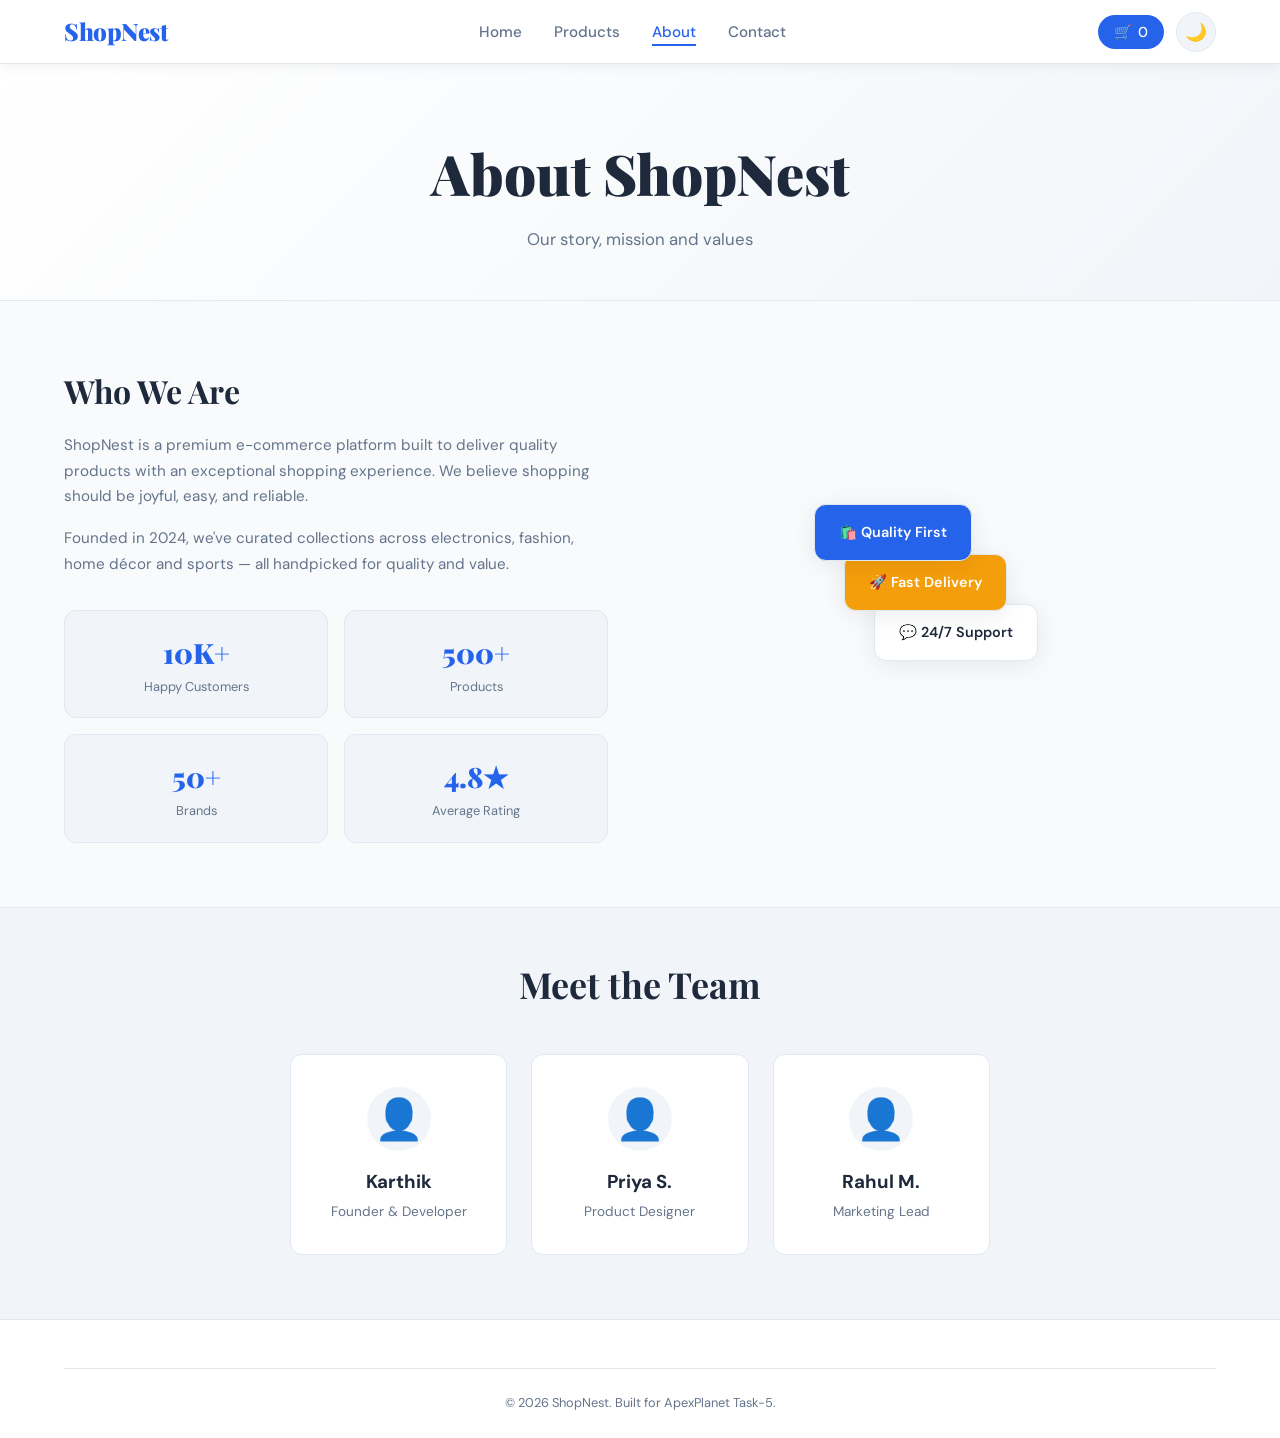
==== about.html @ f0ac16ef "first commit" ====
<!DOCTYPE html>
<html lang="en">
<head>
  <meta charset="UTF-8" />
  <meta name="viewport" content="width=device-width, initial-scale=1.0" />
  <title>About | ShopNest</title>
  <link rel="stylesheet" href="css/style.css" />
  <link href="https://fonts.googleapis.com/css2?family=Playfair+Display:wght@400;700;900&family=DM+Sans:wght@300;400;500&display=swap" rel="stylesheet" />
</head>
<body>

  <nav class="navbar">
    <div class="nav-logo">ShopNest</div>
    <ul class="nav-links">
      <li><a href="index.html">Home</a></li>
      <li><a href="products.html">Products</a></li>
      <li><a href="about.html" class="active">About</a></li>
      <li><a href="contact.html">Contact</a></li>
    </ul>
    <div class="nav-actions">
      <button class="cart-btn" onclick="window.location.href='cart.html'">🛒 <span id="cart-count">0</span></button>
      <button class="theme-toggle" id="themeToggle">🌙</button>
    </div>
    <button class="hamburger" id="hamburger">☰</button>
  </nav>

  <section class="page-header">
    <h1>About ShopNest</h1>
    <p>Our story, mission and values</p>
  </section>

  <section class="about-section">
    <div class="about-grid">
      <div class="about-text">
        <h2>Who We Are</h2>
        <p>ShopNest is a premium e-commerce platform built to deliver quality products with an exceptional shopping experience. We believe shopping should be joyful, easy, and reliable.</p>
        <p>Founded in 2024, we've curated collections across electronics, fashion, home décor and sports — all handpicked for quality and value.</p>
        <div class="about-stats">
          <div class="stat"><h3>10K+</h3><p>Happy Customers</p></div>
          <div class="stat"><h3>500+</h3><p>Products</p></div>
          <div class="stat"><h3>50+</h3><p>Brands</p></div>
          <div class="stat"><h3>4.8★</h3><p>Average Rating</p></div>
        </div>
      </div>
      <div class="about-visual">
        <div class="about-card-stack">
          <div class="stack-card c1">🛍️ Quality First</div>
          <div class="stack-card c2">🚀 Fast Delivery</div>
          <div class="stack-card c3">💬 24/7 Support</div>
        </div>
      </div>
    </div>
  </section>

  <section class="team-section">
    <h2 class="section-title">Meet the Team</h2>
    <div class="team-grid">
      <div class="team-card">
        <div class="team-avatar">👤</div>
        <h3>Karthik</h3>
        <p>Founder & Developer</p>
      </div>
      <div class="team-card">
        <div class="team-avatar">👤</div>
        <h3>Priya S.</h3>
        <p>Product Designer</p>
      </div>
      <div class="team-card">
        <div class="team-avatar">👤</div>
        <h3>Rahul M.</h3>
        <p>Marketing Lead</p>
      </div>
    </div>
  </section>

  <footer class="footer">
    <p class="footer-copy">© 2026 ShopNest. Built for ApexPlanet Task-5.</p>
  </footer>

  <script src="js/products-data.js"></script>
  <script src="js/main.js"></script>
</body>
</html>
---- css/style.css ----
/* =========================================
   ShopNest - Complete Stylesheet
   Task-5: Final Project & Optimization
   ✅ Responsive Design (Mobile First)
   ✅ Cross-Browser Compatible
   ✅ Performance Optimized (CSS Variables, minimal reflows)
   ✅ Dark Mode Support
   ✅ Smooth Animations
   ========================================= */

/* ---- CSS Variables (Light Theme) ---- */
:root {
  --primary: #2563eb;
  --primary-dark: #1d4ed8;
  --accent: #f59e0b;
  --bg: #f8fafc;
  --surface: #ffffff;
  --surface2: #f1f5f9;
  --text: #1e293b;
  --text-muted: #64748b;
  --border: #e2e8f0;
  --shadow: 0 4px 24px rgba(0,0,0,0.08);
  --shadow-hover: 0 8px 32px rgba(37,99,235,0.15);
  --radius: 12px;
  --radius-lg: 20px;
  --nav-h: 64px;
  --transition: 0.3s ease;
  --font-heading: 'Playfair Display', Georgia, serif;
  --font-body: 'DM Sans', system-ui, -apple-system, sans-serif;
}

/* ---- Dark Theme ---- */
body.dark {
  --bg: #0f172a;
  --surface: #1e293b;
  --surface2: #293548;
  --text: #f1f5f9;
  --text-muted: #94a3b8;
  --border: #334155;
  --shadow: 0 4px 24px rgba(0,0,0,0.3);
  --shadow-hover: 0 8px 32px rgba(37,99,235,0.3);
}

/* ---- Reset & Base ---- */
*, *::before, *::after {
  box-sizing: border-box;
  margin: 0;
  padding: 0;
}

html {
  scroll-behavior: smooth;
  -webkit-text-size-adjust: 100%;
}

body {
  font-family: var(--font-body);
  background-color: var(--bg);
  color: var(--text);
  line-height: 1.6;
  transition: background-color var(--transition), color var(--transition);
  overflow-x: hidden;
}

img {
  max-width: 100%;
  height: auto;
  display: block;
  content-visibility: auto;
}

a { text-decoration: none; color: inherit; }
ul { list-style: none; }
button { cursor: pointer; font-family: var(--font-body); border: none; outline: none; }

/* =========================================
   NAVBAR
   ========================================= */
.navbar {
  position: sticky;
  top: 0;
  z-index: 1000;
  height: var(--nav-h);
  background: var(--surface);
  border-bottom: 1px solid var(--border);
  display: flex;
  align-items: center;
  justify-content: space-between;
  padding: 0 5%;
  box-shadow: 0 2px 12px rgba(0,0,0,0.06);
  will-change: transform;
}

.nav-logo {
  font-family: var(--font-heading);
  font-size: 1.5rem;
  font-weight: 900;
  color: var(--primary);
  letter-spacing: -0.5px;
}

.nav-links {
  display: flex;
  gap: 2rem;
  align-items: center;
}

.nav-links a {
  font-weight: 500;
  font-size: 0.95rem;
  color: var(--text-muted);
  position: relative;
  padding-bottom: 4px;
  transition: color var(--transition);
}

.nav-links a::after {
  content: '';
  position: absolute;
  bottom: 0; left: 0;
  width: 0; height: 2px;
  background: var(--primary);
  transition: width var(--transition);
}

.nav-links a:hover,
.nav-links a.active { color: var(--primary); }
.nav-links a:hover::after,
.nav-links a.active::after { width: 100%; }

.nav-actions {
  display: flex;
  align-items: center;
  gap: 0.75rem;
}

.cart-btn {
  background: var(--primary);
  color: #fff;
  padding: 8px 16px;
  border-radius: 50px;
  font-size: 0.9rem;
  font-weight: 500;
  display: flex;
  align-items: center;
  gap: 6px;
  transition: background var(--transition), transform var(--transition);
}

.cart-btn:hover { background: var(--primary-dark); transform: translateY(-1px); }

.theme-toggle {
  background: var(--surface2);
  border: 1px solid var(--border);
  border-radius: 50%;
  width: 40px; height: 40px;
  font-size: 1.1rem;
  display: flex; align-items: center; justify-content: center;
  transition: background var(--transition), transform var(--transition);
}

.theme-toggle:hover { transform: rotate(20deg); }

.hamburger {
  display: none;
  background: transparent;
  font-size: 1.5rem;
  color: var(--text);
}

@media (max-width: 768px) {
  .hamburger { display: block; }

  .nav-links {
    position: absolute;
    top: var(--nav-h);
    left: 0; right: 0;
    background: var(--surface);
    flex-direction: column;
    align-items: flex-start;
    padding: 1rem 5%;
    gap: 1rem;
    border-bottom: 1px solid var(--border);
    box-shadow: var(--shadow);
    max-height: 0;
    overflow: hidden;
    transition: max-height 0.35s ease, padding 0.35s ease;
  }

  .nav-links.open {
    max-height: 300px;
    padding: 1.25rem 5%;
  }
}

/* =========================================
   BUTTONS
   ========================================= */
.btn-primary {
  display: inline-block;
  background: var(--primary);
  color: #fff;
  padding: 12px 28px;
  border-radius: 50px;
  font-weight: 600;
  font-size: 0.95rem;
  border: 2px solid transparent;
  transition: background var(--transition), transform var(--transition), box-shadow var(--transition);
}

.btn-primary:hover {
  background: var(--primary-dark);
  transform: translateY(-2px);
  box-shadow: var(--shadow-hover);
}

.btn-outline {
  display: inline-block;
  background: transparent;
  color: var(--primary);
  padding: 12px 28px;
  border-radius: 50px;
  font-weight: 600;
  font-size: 0.95rem;
  border: 2px solid var(--primary);
  transition: background var(--transition), color var(--transition), transform var(--transition);
}

.btn-outline:hover {
  background: var(--primary);
  color: #fff;
  transform: translateY(-2px);
}

.full-width { width: 100%; text-align: center; }

/* =========================================
   HERO SECTION
   ========================================= */
.hero {
  min-height: calc(100vh - var(--nav-h));
  display: flex;
  align-items: center;
  justify-content: space-between;
  padding: 4rem 5%;
  gap: 3rem;
  background: linear-gradient(135deg, var(--bg) 0%, var(--surface2) 100%);
  overflow: hidden;
}

.hero-content { flex: 1; max-width: 560px; }

.hero-tag {
  display: inline-block;
  background: var(--accent);
  color: #fff;
  font-size: 0.8rem;
  font-weight: 700;
  text-transform: uppercase;
  letter-spacing: 1px;
  padding: 4px 14px;
  border-radius: 50px;
  margin-bottom: 1.25rem;
}

.hero-title {
  font-family: var(--font-heading);
  font-size: clamp(2.5rem, 6vw, 4.5rem);
  font-weight: 900;
  line-height: 1.1;
  color: var(--text);
  margin-bottom: 1.25rem;
}

.hero-title em { font-style: italic; color: var(--primary); }

.hero-sub {
  font-size: 1.05rem;
  color: var(--text-muted);
  margin-bottom: 2rem;
  max-width: 420px;
}

.hero-btns { display: flex; gap: 1rem; flex-wrap: wrap; }

.hero-visual {
  flex: 0 0 auto;
  display: flex;
  align-items: center;
  justify-content: center;
}

.hero-card {
  background: var(--surface);
  border-radius: var(--radius-lg);
  padding: 2.5rem 2rem;
  text-align: center;
  box-shadow: var(--shadow);
  min-width: 220px;
  position: relative;
  border: 1px solid var(--border);
  animation: float 3s ease-in-out infinite;
}

@keyframes float {
  0%, 100% { transform: translateY(0); }
  50% { transform: translateY(-12px); }
}

.hero-badge {
  position: absolute;
  top: -12px; left: 50%; transform: translateX(-50%);
  background: var(--accent);
  color: #fff;
  font-size: 0.75rem;
  font-weight: 700;
  padding: 4px 14px;
  border-radius: 50px;
  white-space: nowrap;
}

.hero-img-placeholder { font-size: 4rem; margin: 1rem 0; }
.hero-card p { font-weight: 600; font-size: 1.1rem; color: var(--primary); }

@media (max-width: 768px) {
  .hero { flex-direction: column; text-align: center; padding: 3rem 5% 2rem; min-height: auto; }
  .hero-sub { margin: 0 auto 2rem; }
  .hero-btns { justify-content: center; }
  .hero-visual { width: 100%; }
}

/* =========================================
   FEATURES STRIP
   ========================================= */
.features {
  display: grid;
  grid-template-columns: repeat(auto-fit, minmax(180px, 1fr));
  gap: 1.5rem;
  padding: 3rem 5%;
  background: var(--surface);
  border-top: 1px solid var(--border);
  border-bottom: 1px solid var(--border);
}

.feature-card { text-align: center; padding: 1.5rem 1rem; }
.feature-card span { font-size: 2rem; display: block; margin-bottom: 0.75rem; }
.feature-card h3 { font-size: 0.95rem; font-weight: 700; color: var(--text); margin-bottom: 0.25rem; }
.feature-card p { font-size: 0.8rem; color: var(--text-muted); }

/* =========================================
   PRODUCTS GRID & SECTION
   ========================================= */
.section-products { padding: 4rem 5%; }

.section-title {
  font-family: var(--font-heading);
  font-size: clamp(1.5rem, 4vw, 2.25rem);
  font-weight: 700;
  color: var(--text);
  text-align: center;
  margin-bottom: 2.5rem;
}

.products-grid {
  display: grid;
  grid-template-columns: repeat(auto-fill, minmax(240px, 1fr));
  gap: 1.5rem;
}

.wide-grid { padding: 2rem 5% 4rem; }
.center-btn { text-align: center; margin-top: 2.5rem; }

/* =========================================
   PRODUCT CARD
   ========================================= */
.product-card {
  background: var(--surface);
  border: 1px solid var(--border);
  border-radius: var(--radius);
  overflow: hidden;
  position: relative;
  display: flex;
  flex-direction: column;
  transition: transform var(--transition), box-shadow var(--transition);
  will-change: transform;
}

.product-card:hover {
  transform: translateY(-6px);
  box-shadow: var(--shadow-hover);
}

/* Badge (top-left: Best Seller, Hot Deal etc) */
.product-badge {
  position: absolute;
  top: 12px; left: 12px;
  background: var(--accent);
  color: #fff;
  font-size: 0.7rem;
  font-weight: 700;
  text-transform: uppercase;
  padding: 3px 10px;
  border-radius: 50px;
  letter-spacing: 0.5px;
  z-index: 2;
}

/* Discount % (top-right) */
.product-discount {
  position: absolute;
  top: 12px; right: 12px;
  background: #16a34a;
  color: #fff;
  font-size: 0.7rem;
  font-weight: 700;
  padding: 3px 8px;
  border-radius: 6px;
  z-index: 2;
}

.product-emoji {
  text-align: center;
  font-size: 4rem;
  padding: 2rem 1rem 1rem;
  background: var(--surface2);
}

.product-info {
  padding: 1rem 1.25rem 1.25rem;
  flex: 1;
  display: flex;
  flex-direction: column;
  gap: 0.3rem;
}

/* Brand label */
.product-brand {
  display: block;
  font-size: 0.72rem;
  font-weight: 700;
  text-transform: uppercase;
  letter-spacing: 0.8px;
  color: var(--primary);
}

.product-name {
  font-weight: 700;
  font-size: 0.95rem;
  color: var(--text);
  line-height: 1.4;
}

.product-desc {
  font-size: 0.82rem;
  color: var(--text-muted);
  flex: 1;
  margin-bottom: 4px;
}

/* Star rating + review count */
.product-rating-row {
  display: flex;
  align-items: center;
  gap: 0.4rem;
}

.product-rating {
  font-size: 0.82rem;
  color: var(--accent);
  font-weight: 700;
}

.product-reviews {
  font-size: 0.75rem;
  color: var(--text-muted);
}

.product-footer {
  display: flex;
  align-items: center;
  justify-content: space-between;
  gap: 0.5rem;
  flex-wrap: wrap;
  margin-top: 0.5rem;
}

/* Price block: ₹1,299  ~~₹2,990~~ */
.product-price-block {
  display: flex;
  align-items: baseline;
  gap: 0.4rem;
  flex-wrap: wrap;
}

.product-price {
  font-weight: 700;
  font-size: 1.05rem;
  color: var(--primary);
}

.product-original-price {
  font-size: 0.8rem;
  color: var(--text-muted);
  text-decoration: line-through;
}

.add-to-cart {
  background: var(--primary);
  color: #fff;
  padding: 8px 14px;
  border-radius: 8px;
  font-size: 0.8rem;
  font-weight: 600;
  transition: background var(--transition), transform var(--transition);
  white-space: nowrap;
}

.add-to-cart:hover { background: var(--primary-dark); transform: scale(1.04); }

.no-results {
  text-align: center;
  color: var(--text-muted);
  padding: 3rem;
  width: 100%;
  grid-column: 1 / -1;
}

/* =========================================
   PRODUCTS CONTROLS
   ========================================= */
.products-controls {
  padding: 1.5rem 5%;
  display: flex;
  gap: 1rem;
  flex-wrap: wrap;
  align-items: center;
  background: var(--surface);
  border-bottom: 1px solid var(--border);
}

.search-bar { flex: 1 1 260px; }

.search-bar input {
  width: 100%;
  padding: 10px 16px;
  border: 1px solid var(--border);
  border-radius: 50px;
  font-size: 0.9rem;
  background: var(--bg);
  color: var(--text);
  transition: border-color var(--transition), box-shadow var(--transition);
  outline: none;
}

.search-bar input:focus {
  border-color: var(--primary);
  box-shadow: 0 0 0 3px rgba(37,99,235,0.12);
}

.filter-bar { display: flex; gap: 0.75rem; flex-wrap: wrap; }

.filter-bar select {
  padding: 9px 32px 9px 14px;
  border: 1px solid var(--border);
  border-radius: 50px;
  font-size: 0.85rem;
  background: var(--bg);
  color: var(--text);
  cursor: pointer;
  outline: none;
  transition: border-color var(--transition);
  -webkit-appearance: none;
  -moz-appearance: none;
  appearance: none;
  background-image: url("data:image/svg+xml,%3Csvg xmlns='http://www.w3.org/2000/svg' width='12' height='8' viewBox='0 0 12 8'%3E%3Cpath fill='%2364748b' d='M6 8L0 0h12z'/%3E%3C/svg%3E");
  background-repeat: no-repeat;
  background-position: right 12px center;
}

.filter-bar select:focus { border-color: var(--primary); }

/* =========================================
   PAGE HEADER
   ========================================= */
.page-header {
  padding: 4rem 5% 3rem;
  text-align: center;
  background: linear-gradient(135deg, var(--surface) 0%, var(--surface2) 100%);
  border-bottom: 1px solid var(--border);
}

.page-header h1 {
  font-family: var(--font-heading);
  font-size: clamp(2rem, 5vw, 3.5rem);
  font-weight: 900;
  color: var(--text);
  margin-bottom: 0.5rem;
}

.page-header p { color: var(--text-muted); font-size: 1.05rem; }

/* =========================================
   NEWSLETTER
   ========================================= */
.newsletter {
  background: var(--primary);
  color: #fff;
  padding: 4rem 5%;
  text-align: center;
}

.newsletter h2 { font-family: var(--font-heading); font-size: clamp(1.5rem, 4vw, 2rem); margin-bottom: 0.5rem; }
.newsletter p { opacity: 0.85; margin-bottom: 1.5rem; }

.newsletter-form {
  display: flex;
  gap: 0.75rem;
  max-width: 480px;
  margin: 0 auto;
  flex-wrap: wrap;
  justify-content: center;
}

.newsletter-form input {
  flex: 1 1 220px;
  padding: 12px 20px;
  border-radius: 50px;
  border: none;
  font-size: 0.95rem;
  outline: none;
  background: rgba(255,255,255,0.15);
  color: #fff;
}

.newsletter-form input::placeholder { color: rgba(255,255,255,0.7); }
.newsletter-form input:focus { background: rgba(255,255,255,0.25); }

.newsletter-form button {
  background: var(--accent);
  color: #fff;
  padding: 12px 28px;
  border-radius: 50px;
  font-weight: 700;
  font-size: 0.95rem;
  transition: background var(--transition), transform var(--transition);
}

.newsletter-form button:hover { background: #d97706; transform: scale(1.03); }
.newsletter-msg { margin-top: 1rem; font-size: 0.9rem; opacity: 0.9; }

/* =========================================
   FOOTER
   ========================================= */
.footer {
  background: var(--surface);
  border-top: 1px solid var(--border);
  padding: 3rem 5% 1.5rem;
}

.footer-grid {
  display: grid;
  grid-template-columns: repeat(auto-fit, minmax(180px, 1fr));
  gap: 2rem;
  margin-bottom: 2rem;
}

.footer-grid h3 { font-family: var(--font-heading); font-size: 1.2rem; color: var(--primary); margin-bottom: 0.75rem; }
.footer-grid h4 { font-weight: 700; font-size: 0.9rem; text-transform: uppercase; letter-spacing: 0.5px; color: var(--text-muted); margin-bottom: 0.75rem; }
.footer-grid p, .footer-grid ul li { font-size: 0.85rem; color: var(--text-muted); margin-bottom: 0.4rem; }
.footer-grid ul li a:hover { color: var(--primary); }

.footer-copy {
  text-align: center;
  font-size: 0.8rem;
  color: var(--text-muted);
  border-top: 1px solid var(--border);
  padding-top: 1.5rem;
}

/* =========================================
   ABOUT PAGE
   ========================================= */
.about-section { padding: 4rem 5%; }

.about-grid {
  display: grid;
  grid-template-columns: 1fr 1fr;
  gap: 4rem;
  align-items: center;
}

@media (max-width: 768px) {
  .about-grid { grid-template-columns: 1fr; gap: 2rem; }
}

.about-text h2 { font-family: var(--font-heading); font-size: 2rem; font-weight: 700; color: var(--text); margin-bottom: 1rem; }
.about-text p { color: var(--text-muted); margin-bottom: 1rem; font-size: 0.95rem; line-height: 1.7; }

.about-stats {
  display: grid;
  grid-template-columns: repeat(2, 1fr);
  gap: 1rem;
  margin-top: 2rem;
}

.stat {
  background: var(--surface2);
  border: 1px solid var(--border);
  border-radius: var(--radius);
  padding: 1.25rem;
  text-align: center;
}

.stat h3 { font-family: var(--font-heading); font-size: 1.75rem; font-weight: 900; color: var(--primary); }
.stat p { font-size: 0.8rem; color: var(--text-muted); margin: 0; }

.about-visual { display: flex; align-items: center; justify-content: center; }

.about-card-stack { position: relative; width: 260px; height: 200px; }

.stack-card {
  position: absolute;
  background: var(--surface);
  border: 1px solid var(--border);
  border-radius: var(--radius);
  padding: 1rem 1.5rem;
  font-weight: 600;
  font-size: 0.9rem;
  box-shadow: var(--shadow);
  transition: transform var(--transition);
}

.stack-card:hover { transform: scale(1.04); }
.c1 { top: 0; left: 0; background: var(--primary); color: #fff; z-index: 3; }
.c2 { top: 50px; left: 30px; background: var(--accent); color: #fff; z-index: 2; }
.c3 { top: 100px; left: 60px; z-index: 1; }

.team-section { padding: 3rem 5% 4rem; background: var(--surface2); border-top: 1px solid var(--border); }

.team-grid {
  display: grid;
  grid-template-columns: repeat(auto-fit, minmax(180px, 1fr));
  gap: 1.5rem;
  max-width: 700px;
  margin: 0 auto;
}

.team-card {
  background: var(--surface);
  border: 1px solid var(--border);
  border-radius: var(--radius);
  padding: 2rem 1rem;
  text-align: center;
  transition: transform var(--transition), box-shadow var(--transition);
}

.team-card:hover { transform: translateY(-4px); box-shadow: var(--shadow-hover); }

.team-avatar {
  font-size: 2.5rem;
  width: 64px; height: 64px;
  background: var(--surface2);
  border-radius: 50%;
  display: flex; align-items: center; justify-content: center;
  margin: 0 auto 1rem;
}

.team-card h3 { font-weight: 700; color: var(--text); margin-bottom: 0.25rem; }
.team-card p { font-size: 0.85rem; color: var(--text-muted); }

/* =========================================
   CART PAGE
   ========================================= */
.cart-section { padding: 3rem 5%; }

.cart-grid {
  display: grid;
  grid-template-columns: 1fr 340px;
  gap: 2rem;
  align-items: start;
}

@media (max-width: 900px) { .cart-grid { grid-template-columns: 1fr; } }

.cart-item {
  display: flex;
  align-items: center;
  gap: 1rem;
  background: var(--surface);
  border: 1px solid var(--border);
  border-radius: var(--radius);
  padding: 1.25rem;
  margin-bottom: 1rem;
  transition: box-shadow var(--transition);
  flex-wrap: wrap;
}

.cart-item:hover { box-shadow: var(--shadow); }
.cart-item-emoji { font-size: 2.5rem; min-width: 48px; text-align: center; }
.cart-item-info { flex: 1; min-width: 140px; }
.cart-item-info h4 { font-weight: 700; font-size: 0.95rem; color: var(--text); margin-bottom: 0.25rem; }
.cart-item-info p { color: var(--text-muted); font-size: 0.85rem; }

.cart-item-qty { display: flex; align-items: center; gap: 0.5rem; }

.cart-item-qty button {
  width: 30px; height: 30px;
  background: var(--surface2);
  border: 1px solid var(--border);
  border-radius: 6px;
  font-size: 1.1rem;
  font-weight: 700;
  color: var(--text);
  transition: background var(--transition);
}

.cart-item-qty button:hover { background: var(--primary); color: #fff; }
.cart-item-qty span { font-weight: 700; min-width: 24px; text-align: center; }
.cart-item-total { font-weight: 700; font-size: 0.95rem; color: var(--primary); min-width: 80px; text-align: right; }

.remove-btn {
  background: transparent;
  color: #ef4444;
  font-size: 1rem;
  padding: 4px 8px;
  border-radius: 6px;
  transition: background var(--transition);
}

.remove-btn:hover { background: #fee2e2; }

.empty-cart { text-align: center; padding: 4rem 2rem; background: var(--surface); border: 1px solid var(--border); border-radius: var(--radius); }
.empty-cart p { font-size: 1.1rem; color: var(--text-muted); margin-bottom: 1.5rem; }

.cart-summary {
  background: var(--surface);
  border: 1px solid var(--border);
  border-radius: var(--radius);
  padding: 1.5rem;
  position: sticky;
  top: calc(var(--nav-h) + 1rem);
}

.cart-summary h3 { font-family: var(--font-heading); font-size: 1.2rem; font-weight: 700; margin-bottom: 1.25rem; padding-bottom: 0.75rem; border-bottom: 1px solid var(--border); }

.summary-row { display: flex; justify-content: space-between; font-size: 0.9rem; color: var(--text-muted); margin-bottom: 0.75rem; }

.summary-row.total { font-weight: 700; font-size: 1.05rem; color: var(--text); border-top: 1px solid var(--border); padding-top: 0.75rem; margin-top: 0.25rem; }

/* =========================================
   CONTACT PAGE
   ========================================= */
.contact-section { padding: 3rem 5% 5rem; }

.contact-grid {
  display: grid;
  grid-template-columns: 1fr 2fr;
  gap: 3rem;
  max-width: 900px;
  margin: 0 auto;
}

@media (max-width: 768px) { .contact-grid { grid-template-columns: 1fr; gap: 2rem; } }

.contact-info h2 { font-family: var(--font-heading); font-size: 1.5rem; font-weight: 700; margin-bottom: 1.5rem; }
.info-item { display: flex; align-items: flex-start; gap: 0.75rem; margin-bottom: 1.25rem; }
.info-item span { font-size: 1.2rem; margin-top: 2px; }
.info-item p { color: var(--text-muted); font-size: 0.9rem; }

.contact-form-wrap h2 { font-family: var(--font-heading); font-size: 1.5rem; font-weight: 700; margin-bottom: 1.5rem; }
.contact-form { display: flex; flex-direction: column; gap: 1.25rem; }
.form-group { display: flex; flex-direction: column; gap: 0.4rem; }
.form-group label { font-size: 0.85rem; font-weight: 600; color: var(--text); }

.form-group input,
.form-group textarea {
  padding: 11px 16px;
  border: 1px solid var(--border);
  border-radius: var(--radius);
  font-size: 0.9rem;
  font-family: var(--font-body);
  background: var(--bg);
  color: var(--text);
  outline: none;
  transition: border-color var(--transition), box-shadow var(--transition);
  resize: vertical;
}

.form-group input:focus,
.form-group textarea:focus {
  border-color: var(--primary);
  box-shadow: 0 0 0 3px rgba(37,99,235,0.1);
}

.form-success { color: #16a34a; font-size: 0.9rem; font-weight: 600; margin-top: 0.5rem; }

/* =========================================
   TOAST
   ========================================= */
#toast {
  position: fixed;
  bottom: 2rem;
  left: 50%;
  transform: translateX(-50%) translateY(20px);
  background: var(--text);
  color: var(--bg);
  padding: 12px 28px;
  border-radius: 50px;
  font-size: 0.9rem;
  font-weight: 500;
  box-shadow: 0 8px 32px rgba(0,0,0,0.2);
  opacity: 0;
  pointer-events: none;
  transition: opacity 0.3s ease, transform 0.3s ease;
  z-index: 9999;
  white-space: nowrap;
}

#toast.show { opacity: 1; transform: translateX(-50%) translateY(0); }

/* =========================================
   SCROLL FADE-IN
   ========================================= */
.fade-in {
  opacity: 0;
  transform: translateY(24px);
  transition: opacity 0.5s ease, transform 0.5s ease;
}

.fade-in.visible { opacity: 1; transform: translateY(0); }

/* =========================================
   PERFORMANCE: Reduce Motion
   ========================================= */
@media (prefers-reduced-motion: reduce) {
  *, *::before, *::after {
    animation-duration: 0.01ms !important;
    transition-duration: 0.01ms !important;
  }
}

/* =========================================
   CROSS-BROWSER COMPATIBILITY
   ========================================= */
* { scrollbar-width: thin; scrollbar-color: var(--primary) var(--surface2); }
::-webkit-scrollbar { width: 6px; }
::-webkit-scrollbar-track { background: var(--surface2); }
::-webkit-scrollbar-thumb { background: var(--primary); border-radius: 3px; }

@supports not (gap: 1rem) {
  .hero-btns > * + * { margin-left: 1rem; }
  .nav-links > * + * { margin-left: 2rem; }
}

input[type="email"],
input[type="text"],
input[type="search"] {
  -webkit-appearance: none;
  -moz-appearance: none;
  appearance: none;
}

/* =========================================
   UTILITY
   ========================================= */
.text-center { text-align: center; }
.mt-1 { margin-top: 1rem; }
.mt-2 { margin-top: 2rem; }

/* =========================================
   PRINT
   ========================================= */
@media print {
  .navbar, .newsletter, footer, .cart-btn, .theme-toggle, .hamburger { display: none; }
  body { background: #fff; color: #000; }
}
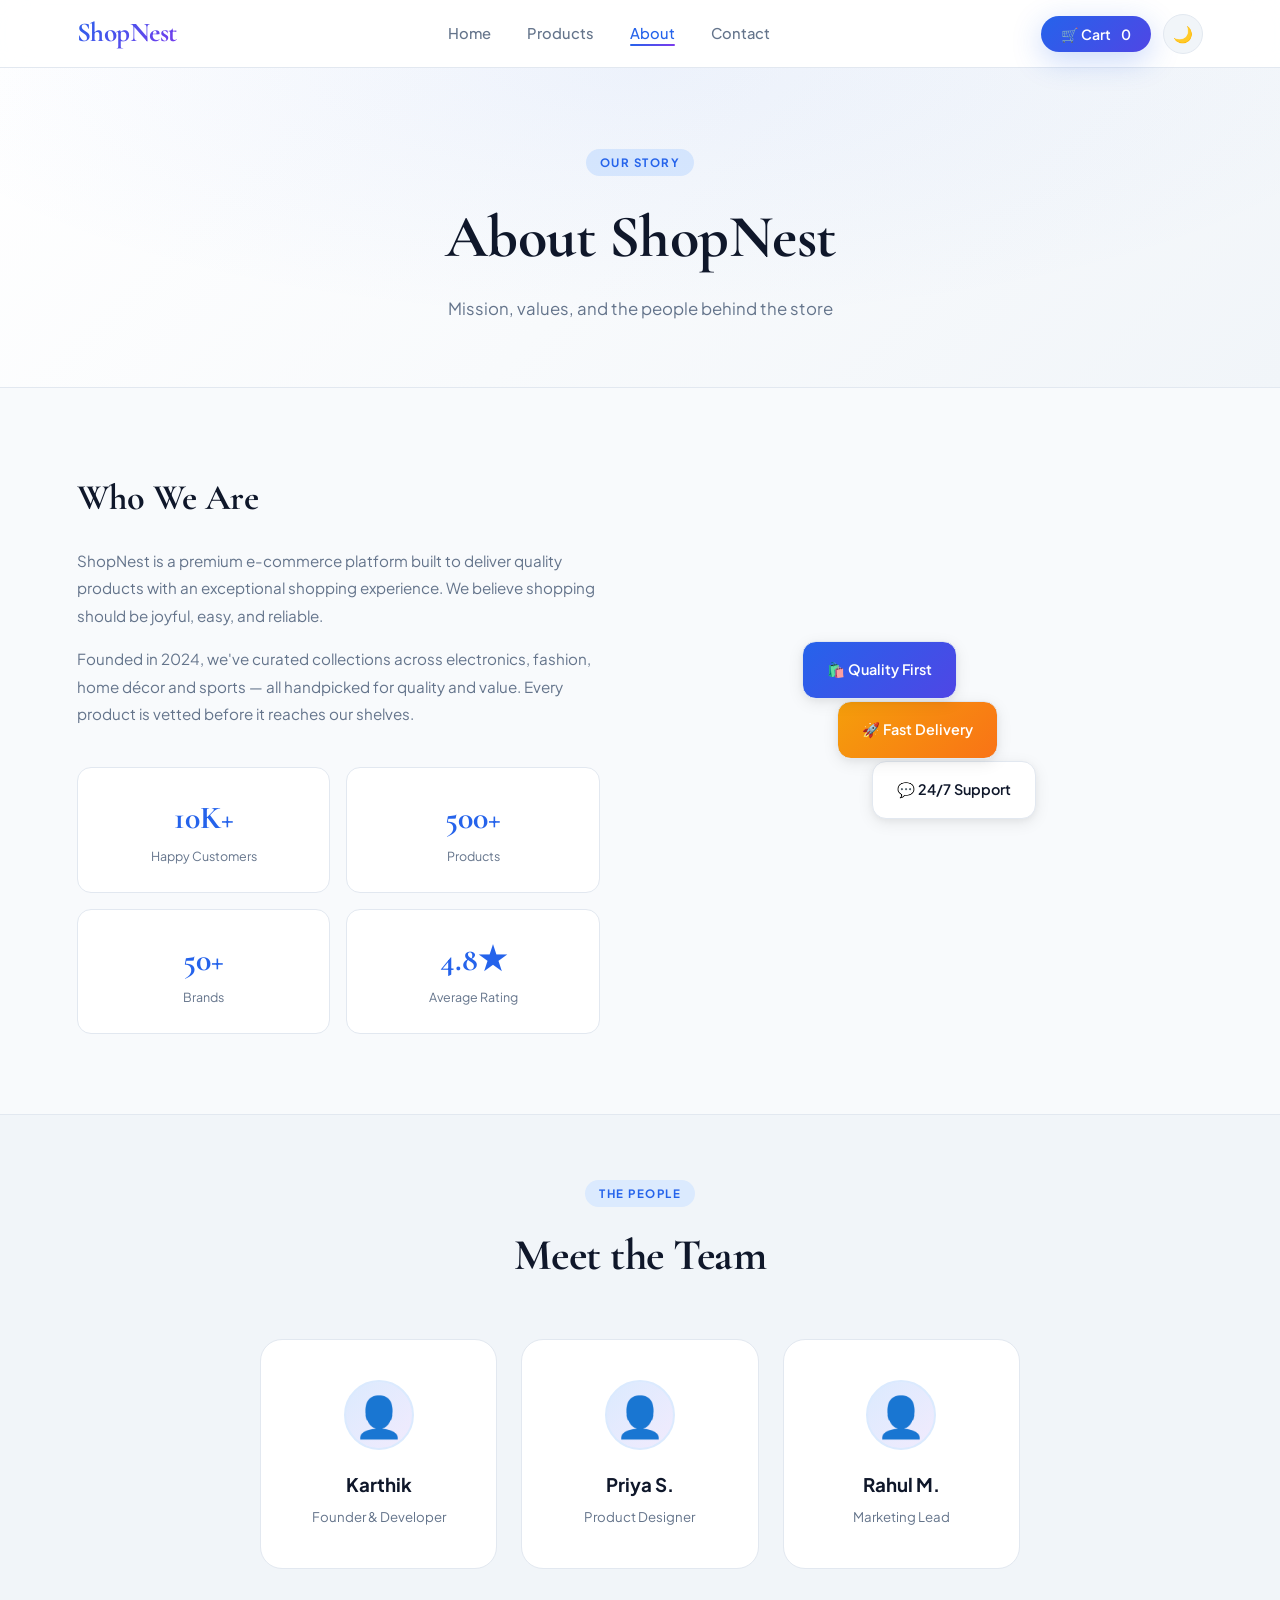
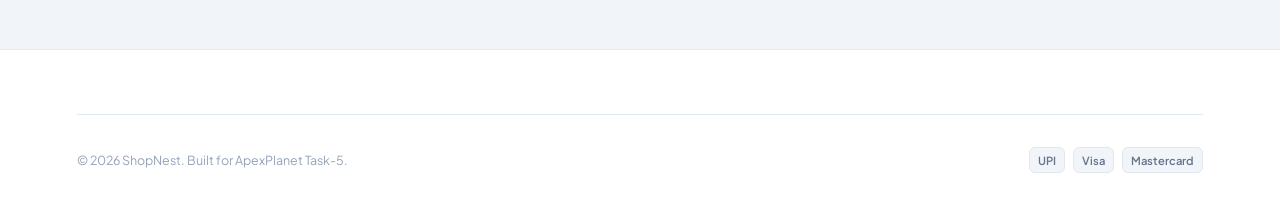
==== commit abf9b7e0: "feat: Task-5 Final Project - ShopNest E-Commerce App - Built complete multi-page e-commerce site (in" ====
--- a/about.html
+++ b/about.html
@@ -5,28 +5,28 @@
   <meta name="viewport" content="width=device-width, initial-scale=1.0" />
   <title>About | ShopNest</title>
   <link rel="stylesheet" href="css/style.css" />
-  <link href="https://fonts.googleapis.com/css2?family=Playfair+Display:wght@400;700;900&family=DM+Sans:wght@300;400;500&display=swap" rel="stylesheet" />
 </head>
 <body>
 
-  <nav class="navbar">
+  <nav class="navbar" id="navbar">
     <div class="nav-logo">ShopNest</div>
-    <ul class="nav-links">
+    <ul class="nav-links" id="navLinks">
       <li><a href="index.html">Home</a></li>
       <li><a href="products.html">Products</a></li>
       <li><a href="about.html" class="active">About</a></li>
       <li><a href="contact.html">Contact</a></li>
     </ul>
     <div class="nav-actions">
-      <button class="cart-btn" onclick="window.location.href='cart.html'">🛒 <span id="cart-count">0</span></button>
+      <button class="cart-btn" onclick="window.location.href='cart.html'">🛒 Cart &nbsp;<span id="cart-count">0</span></button>
       <button class="theme-toggle" id="themeToggle">🌙</button>
     </div>
     <button class="hamburger" id="hamburger">☰</button>
   </nav>
 
   <section class="page-header">
+    <span class="section-tag">Our Story</span>
     <h1>About ShopNest</h1>
-    <p>Our story, mission and values</p>
+    <p>Mission, values, and the people behind the store</p>
   </section>
 
   <section class="about-section">
@@ -34,12 +34,12 @@
       <div class="about-text">
         <h2>Who We Are</h2>
         <p>ShopNest is a premium e-commerce platform built to deliver quality products with an exceptional shopping experience. We believe shopping should be joyful, easy, and reliable.</p>
-        <p>Founded in 2024, we've curated collections across electronics, fashion, home décor and sports — all handpicked for quality and value.</p>
+        <p>Founded in 2024, we've curated collections across electronics, fashion, home décor and sports — all handpicked for quality and value. Every product is vetted before it reaches our shelves.</p>
         <div class="about-stats">
-          <div class="stat"><h3>10K+</h3><p>Happy Customers</p></div>
-          <div class="stat"><h3>500+</h3><p>Products</p></div>
-          <div class="stat"><h3>50+</h3><p>Brands</p></div>
-          <div class="stat"><h3>4.8★</h3><p>Average Rating</p></div>
+          <div class="stat fade-in"><h3>10K+</h3><p>Happy Customers</p></div>
+          <div class="stat fade-in"><h3>500+</h3><p>Products</p></div>
+          <div class="stat fade-in"><h3>50+</h3><p>Brands</p></div>
+          <div class="stat fade-in"><h3>4.8★</h3><p>Average Rating</p></div>
         </div>
       </div>
       <div class="about-visual">
@@ -53,19 +53,22 @@
   </section>
 
   <section class="team-section">
-    <h2 class="section-title">Meet the Team</h2>
+    <div class="section-header">
+      <span class="section-tag">The People</span>
+      <h2 class="section-title">Meet the Team</h2>
+    </div>
     <div class="team-grid">
-      <div class="team-card">
+      <div class="team-card fade-in">
         <div class="team-avatar">👤</div>
         <h3>Karthik</h3>
         <p>Founder & Developer</p>
       </div>
-      <div class="team-card">
+      <div class="team-card fade-in">
         <div class="team-avatar">👤</div>
         <h3>Priya S.</h3>
         <p>Product Designer</p>
       </div>
-      <div class="team-card">
+      <div class="team-card fade-in">
         <div class="team-avatar">👤</div>
         <h3>Rahul M.</h3>
         <p>Marketing Lead</p>
@@ -74,10 +77,22 @@
   </section>
 
   <footer class="footer">
-    <p class="footer-copy">© 2026 ShopNest. Built for ApexPlanet Task-5.</p>
+    <div class="footer-bottom">
+      <p class="footer-copy">© 2026 ShopNest. Built for ApexPlanet Task-5.</p>
+      <div class="footer-badges">
+        <span class="pay-badge">UPI</span>
+        <span class="pay-badge">Visa</span>
+        <span class="pay-badge">Mastercard</span>
+      </div>
+    </div>
   </footer>
 
   <script src="js/products-data.js"></script>
   <script src="js/main.js"></script>
+  <script>
+    window.addEventListener('scroll', () => {
+      document.getElementById('navbar').classList.toggle('scrolled', window.scrollY > 20);
+    });
+  </script>
 </body>
 </html>
--- a/css/style.css
+++ b/css/style.css
@@ -1,77 +1,103 @@
 /* =========================================
-   ShopNest - Complete Stylesheet
-   Task-5: Final Project & Optimization
-   ✅ Responsive Design (Mobile First)
-   ✅ Cross-Browser Compatible
-   ✅ Performance Optimized (CSS Variables, minimal reflows)
-   ✅ Dark Mode Support
-   ✅ Smooth Animations
-   ========================================= */
-
-/* ---- CSS Variables (Light Theme) ---- */
+   ShopNest — Enhanced Premium Stylesheet
+   Task-5 | ApexPlanet
+   ========================================= */
+
+/* ---- Google Fonts ---- */
+@import url('https://fonts.googleapis.com/css2?family=Cormorant+Garamond:ital,wght@0,400;0,600;0,700;1,400;1,700&family=Plus+Jakarta+Sans:wght@300;400;500;600;700&display=swap');
+
+/* ---- CSS Variables ---- */
 :root {
-  --primary: #2563eb;
-  --primary-dark: #1d4ed8;
-  --accent: #f59e0b;
-  --bg: #f8fafc;
-  --surface: #ffffff;
+  --primary:       #2563eb;
+  --primary-dark:  #1e40af;
+  --primary-light: #dbeafe;
+  --accent:        #f59e0b;
+  --accent-dark:   #d97706;
+  --success:       #10b981;
+  --danger:        #ef4444;
+
+  --bg:       #f8fafc;
+  --surface:  #ffffff;
   --surface2: #f1f5f9;
-  --text: #1e293b;
+  --surface3: #e8eef6;
+
+  --text:       #0f172a;
   --text-muted: #64748b;
-  --border: #e2e8f0;
-  --shadow: 0 4px 24px rgba(0,0,0,0.08);
-  --shadow-hover: 0 8px 32px rgba(37,99,235,0.15);
-  --radius: 12px;
-  --radius-lg: 20px;
-  --nav-h: 64px;
-  --transition: 0.3s ease;
-  --font-heading: 'Playfair Display', Georgia, serif;
-  --font-body: 'DM Sans', system-ui, -apple-system, sans-serif;
-}
-
-/* ---- Dark Theme ---- */
+  --text-light: #94a3b8;
+
+  --border:      #e2e8f0;
+  --border-dark: #cbd5e1;
+
+  --shadow-sm:  0 1px 3px rgba(0,0,0,.07), 0 1px 2px rgba(0,0,0,.04);
+  --shadow:     0 4px 16px rgba(0,0,0,.08), 0 2px 6px rgba(0,0,0,.04);
+  --shadow-md:  0 8px 30px rgba(0,0,0,.10), 0 3px 8px rgba(0,0,0,.05);
+  --shadow-lg:  0 20px 60px rgba(0,0,0,.12), 0 8px 20px rgba(0,0,0,.06);
+  --shadow-blue: 0 8px 30px rgba(37,99,235,.25);
+
+  --radius-sm: 8px;
+  --radius:    14px;
+  --radius-lg: 22px;
+  --radius-xl: 32px;
+
+  --nav-h:     68px;
+  --transition: .3s cubic-bezier(.4,0,.2,1);
+  --transition-slow: .6s cubic-bezier(.4,0,.2,1);
+
+  --font-display: 'Cormorant Garamond', Georgia, serif;
+  --font-body:    'Plus Jakarta Sans', system-ui, sans-serif;
+}
+
+/* ---- Dark Mode ---- */
 body.dark {
-  --bg: #0f172a;
-  --surface: #1e293b;
-  --surface2: #293548;
-  --text: #f1f5f9;
-  --text-muted: #94a3b8;
-  --border: #334155;
-  --shadow: 0 4px 24px rgba(0,0,0,0.3);
-  --shadow-hover: 0 8px 32px rgba(37,99,235,0.3);
-}
-
-/* ---- Reset & Base ---- */
-*, *::before, *::after {
-  box-sizing: border-box;
-  margin: 0;
-  padding: 0;
-}
-
-html {
-  scroll-behavior: smooth;
-  -webkit-text-size-adjust: 100%;
-}
+  --bg:       #070d1a;
+  --surface:  #111827;
+  --surface2: #1a2436;
+  --surface3: #1e2d44;
+
+  --text:       #f0f6ff;
+  --text-muted: #8ba0be;
+  --text-light: #4d6180;
+
+  --border:      #1e2d44;
+  --border-dark: #263349;
+
+  --shadow-sm:  0 1px 3px rgba(0,0,0,.3);
+  --shadow:     0 4px 16px rgba(0,0,0,.4);
+  --shadow-md:  0 8px 30px rgba(0,0,0,.5);
+  --shadow-lg:  0 20px 60px rgba(0,0,0,.6);
+  --shadow-blue: 0 8px 30px rgba(37,99,235,.4);
+
+  --primary-light: #1e3a6e;
+}
+
+/* =========================================
+   RESET & BASE
+   ========================================= */
+*, *::before, *::after { box-sizing: border-box; margin: 0; padding: 0; }
+
+html { scroll-behavior: smooth; -webkit-text-size-adjust: 100%; }
 
 body {
   font-family: var(--font-body);
-  background-color: var(--bg);
+  background: var(--bg);
   color: var(--text);
-  line-height: 1.6;
-  transition: background-color var(--transition), color var(--transition);
+  line-height: 1.65;
   overflow-x: hidden;
-}
-
-img {
-  max-width: 100%;
-  height: auto;
-  display: block;
-  content-visibility: auto;
-}
-
-a { text-decoration: none; color: inherit; }
+  transition: background var(--transition), color var(--transition);
+}
+
+img { max-width: 100%; height: auto; display: block; }
+a  { text-decoration: none; color: inherit; }
 ul { list-style: none; }
 button { cursor: pointer; font-family: var(--font-body); border: none; outline: none; }
+
+/* =========================================
+   SCROLLBAR
+   ========================================= */
+* { scrollbar-width: thin; scrollbar-color: var(--primary) var(--surface2); }
+::-webkit-scrollbar { width: 5px; }
+::-webkit-scrollbar-track { background: var(--surface2); }
+::-webkit-scrollbar-thumb { background: var(--primary); border-radius: 4px; }
 
 /* =========================================
    NAVBAR
@@ -81,33 +107,46 @@
   top: 0;
   z-index: 1000;
   height: var(--nav-h);
-  background: var(--surface);
+  background: rgba(255,255,255,.88);
+  backdrop-filter: blur(16px);
+  -webkit-backdrop-filter: blur(16px);
   border-bottom: 1px solid var(--border);
   display: flex;
   align-items: center;
   justify-content: space-between;
-  padding: 0 5%;
-  box-shadow: 0 2px 12px rgba(0,0,0,0.06);
-  will-change: transform;
+  padding: 0 6%;
+  transition: background var(--transition), box-shadow var(--transition);
+}
+
+body.dark .navbar {
+  background: rgba(7,13,26,.88);
+}
+
+.navbar.scrolled {
+  box-shadow: var(--shadow-md);
 }
 
 .nav-logo {
-  font-family: var(--font-heading);
-  font-size: 1.5rem;
-  font-weight: 900;
+  font-family: var(--font-display);
+  font-size: 1.7rem;
+  font-weight: 700;
   color: var(--primary);
   letter-spacing: -0.5px;
+  background: linear-gradient(135deg, var(--primary), #7c3aed);
+  -webkit-background-clip: text;
+  -webkit-text-fill-color: transparent;
+  background-clip: text;
 }
 
 .nav-links {
   display: flex;
-  gap: 2rem;
+  gap: 2.25rem;
   align-items: center;
 }
 
 .nav-links a {
   font-weight: 500;
-  font-size: 0.95rem;
+  font-size: .92rem;
   color: var(--text-muted);
   position: relative;
   padding-bottom: 4px;
@@ -119,7 +158,8 @@
   position: absolute;
   bottom: 0; left: 0;
   width: 0; height: 2px;
-  background: var(--primary);
+  background: linear-gradient(90deg, var(--primary), #7c3aed);
+  border-radius: 2px;
   transition: width var(--transition);
 }
 
@@ -128,49 +168,44 @@
 .nav-links a:hover::after,
 .nav-links a.active::after { width: 100%; }
 
-.nav-actions {
-  display: flex;
-  align-items: center;
-  gap: 0.75rem;
-}
+.nav-actions { display: flex; align-items: center; gap: .75rem; }
 
 .cart-btn {
-  background: var(--primary);
+  display: flex;
+  align-items: center;
+  gap: 6px;
+  background: linear-gradient(135deg, var(--primary), #4f46e5);
   color: #fff;
-  padding: 8px 16px;
+  padding: 9px 20px;
   border-radius: 50px;
-  font-size: 0.9rem;
-  font-weight: 500;
-  display: flex;
-  align-items: center;
-  gap: 6px;
-  transition: background var(--transition), transform var(--transition);
-}
-
-.cart-btn:hover { background: var(--primary-dark); transform: translateY(-1px); }
+  font-size: .88rem;
+  font-weight: 600;
+  transition: transform var(--transition), box-shadow var(--transition), opacity var(--transition);
+  box-shadow: var(--shadow-blue);
+}
+.cart-btn:hover { transform: translateY(-2px); opacity: .92; }
 
 .theme-toggle {
   background: var(--surface2);
   border: 1px solid var(--border);
   border-radius: 50%;
   width: 40px; height: 40px;
-  font-size: 1.1rem;
+  font-size: 1rem;
   display: flex; align-items: center; justify-content: center;
-  transition: background var(--transition), transform var(--transition);
-}
-
-.theme-toggle:hover { transform: rotate(20deg); }
+  transition: background var(--transition), transform var(--transition), border-color var(--transition);
+}
+.theme-toggle:hover { transform: rotate(25deg); background: var(--primary-light); border-color: var(--primary); }
 
 .hamburger {
   display: none;
   background: transparent;
-  font-size: 1.5rem;
+  font-size: 1.4rem;
   color: var(--text);
 }
 
 @media (max-width: 768px) {
+  .navbar { padding: 0 4%; }
   .hamburger { display: block; }
-
   .nav-links {
     position: absolute;
     top: var(--nav-h);
@@ -178,197 +213,396 @@
     background: var(--surface);
     flex-direction: column;
     align-items: flex-start;
-    padding: 1rem 5%;
-    gap: 1rem;
+    padding: 0 6%;
+    gap: 0;
     border-bottom: 1px solid var(--border);
-    box-shadow: var(--shadow);
+    box-shadow: var(--shadow-md);
     max-height: 0;
     overflow: hidden;
-    transition: max-height 0.35s ease, padding 0.35s ease;
+    transition: max-height .4s ease, padding .4s ease;
   }
-
-  .nav-links.open {
-    max-height: 300px;
-    padding: 1.25rem 5%;
-  }
+  .nav-links.open { max-height: 320px; padding: 1.25rem 6%; gap: 1.25rem; }
 }
 
 /* =========================================
    BUTTONS
    ========================================= */
 .btn-primary {
-  display: inline-block;
-  background: var(--primary);
+  display: inline-flex;
+  align-items: center;
+  gap: 6px;
+  background: linear-gradient(135deg, var(--primary), #4f46e5);
   color: #fff;
-  padding: 12px 28px;
+  padding: 13px 30px;
   border-radius: 50px;
   font-weight: 600;
-  font-size: 0.95rem;
+  font-size: .93rem;
   border: 2px solid transparent;
-  transition: background var(--transition), transform var(--transition), box-shadow var(--transition);
-}
-
-.btn-primary:hover {
-  background: var(--primary-dark);
-  transform: translateY(-2px);
-  box-shadow: var(--shadow-hover);
-}
+  box-shadow: var(--shadow-blue);
+  transition: transform var(--transition), box-shadow var(--transition), opacity var(--transition);
+}
+.btn-primary:hover { transform: translateY(-3px); box-shadow: 0 12px 40px rgba(37,99,235,.35); opacity: .92; }
 
 .btn-outline {
-  display: inline-block;
+  display: inline-flex;
+  align-items: center;
+  gap: 6px;
   background: transparent;
   color: var(--primary);
-  padding: 12px 28px;
+  padding: 13px 30px;
   border-radius: 50px;
   font-weight: 600;
-  font-size: 0.95rem;
+  font-size: .93rem;
   border: 2px solid var(--primary);
-  transition: background var(--transition), color var(--transition), transform var(--transition);
-}
-
-.btn-outline:hover {
-  background: var(--primary);
-  color: #fff;
-  transform: translateY(-2px);
-}
-
-.full-width { width: 100%; text-align: center; }
-
-/* =========================================
-   HERO SECTION
+  transition: background var(--transition), color var(--transition), transform var(--transition), box-shadow var(--transition);
+}
+.btn-outline:hover { background: var(--primary); color: #fff; transform: translateY(-3px); box-shadow: var(--shadow-blue); }
+
+.full-width { width: 100%; justify-content: center; }
+
+/* =========================================
+   HERO
    ========================================= */
 .hero {
   min-height: calc(100vh - var(--nav-h));
-  display: flex;
-  align-items: center;
-  justify-content: space-between;
-  padding: 4rem 5%;
+  display: grid;
+  grid-template-columns: 1fr 1fr;
+  align-items: center;
+  padding: 4rem 6%;
   gap: 3rem;
-  background: linear-gradient(135deg, var(--bg) 0%, var(--surface2) 100%);
+  position: relative;
   overflow: hidden;
 }
 
-.hero-content { flex: 1; max-width: 560px; }
+/* animated mesh gradient background */
+.hero::before {
+  content: '';
+  position: absolute;
+  inset: 0;
+  background:
+    radial-gradient(ellipse 70% 60% at 20% 50%, rgba(37,99,235,.08) 0%, transparent 70%),
+    radial-gradient(ellipse 50% 50% at 80% 20%, rgba(124,58,237,.07) 0%, transparent 70%),
+    radial-gradient(ellipse 40% 40% at 70% 80%, rgba(245,158,11,.06) 0%, transparent 70%);
+  pointer-events: none;
+}
+
+.hero-content {
+  position: relative;
+  z-index: 1;
+  animation: slideUp .8s var(--transition-slow) both;
+}
 
 .hero-tag {
+  display: inline-flex;
+  align-items: center;
+  gap: 6px;
+  background: linear-gradient(135deg, rgba(37,99,235,.12), rgba(124,58,237,.12));
+  border: 1px solid rgba(37,99,235,.2);
+  color: var(--primary);
+  font-size: .78rem;
+  font-weight: 700;
+  text-transform: uppercase;
+  letter-spacing: 1.5px;
+  padding: 5px 14px;
+  border-radius: 50px;
+  margin-bottom: 1.5rem;
+}
+
+.hero-title {
+  font-family: var(--font-display);
+  font-size: clamp(2.8rem, 5.5vw, 5rem);
+  font-weight: 700;
+  line-height: 1.05;
+  color: var(--text);
+  margin-bottom: 1.25rem;
+  letter-spacing: -1px;
+}
+
+.hero-title em {
+  font-style: italic;
+  background: linear-gradient(135deg, var(--primary) 0%, #7c3aed 100%);
+  -webkit-background-clip: text;
+  -webkit-text-fill-color: transparent;
+  background-clip: text;
+}
+
+.hero-sub {
+  font-size: 1.08rem;
+  color: var(--text-muted);
+  margin-bottom: 2.25rem;
+  max-width: 440px;
+  line-height: 1.75;
+}
+
+.hero-btns { display: flex; gap: 1rem; flex-wrap: wrap; }
+
+/* Hero stats strip */
+.hero-stats {
+  display: flex;
+  gap: 2rem;
+  margin-top: 3rem;
+  flex-wrap: wrap;
+}
+
+.hero-stat strong {
+  display: block;
+  font-family: var(--font-display);
+  font-size: 1.6rem;
+  font-weight: 700;
+  color: var(--primary);
+}
+
+.hero-stat span {
+  font-size: .78rem;
+  color: var(--text-muted);
+  text-transform: uppercase;
+  letter-spacing: .8px;
+}
+
+/* Hero right visual */
+.hero-visual {
+  position: relative;
+  z-index: 1;
+  display: flex;
+  align-items: center;
+  justify-content: center;
+  animation: slideUp .8s .2s var(--transition-slow) both;
+}
+
+.hero-visual-inner {
+  position: relative;
+  width: 100%;
+  max-width: 420px;
+}
+
+/* Main card */
+.hero-main-card {
+  background: var(--surface);
+  border: 1px solid var(--border);
+  border-radius: var(--radius-xl);
+  padding: 2.5rem 2rem;
+  text-align: center;
+  box-shadow: var(--shadow-lg);
+  animation: float 4s ease-in-out infinite;
+  position: relative;
+  overflow: hidden;
+}
+
+.hero-main-card::before {
+  content: '';
+  position: absolute;
+  top: -60px; right: -60px;
+  width: 180px; height: 180px;
+  border-radius: 50%;
+  background: radial-gradient(circle, rgba(37,99,235,.1), transparent);
+}
+
+.hero-badge {
   display: inline-block;
-  background: var(--accent);
+  background: linear-gradient(135deg, var(--accent), #f97316);
   color: #fff;
-  font-size: 0.8rem;
+  font-size: .72rem;
   font-weight: 700;
   text-transform: uppercase;
   letter-spacing: 1px;
+  padding: 5px 14px;
+  border-radius: 50px;
+  margin-bottom: 1.5rem;
+}
+
+.hero-emoji-big { font-size: 5rem; margin-bottom: 1.25rem; line-height: 1; }
+.hero-main-card h3 { font-family: var(--font-display); font-size: 1.5rem; font-weight: 700; color: var(--text); margin-bottom: .4rem; }
+.hero-main-card p { color: var(--text-muted); font-size: .88rem; }
+
+/* Floating mini-cards */
+.hero-float-card {
+  position: absolute;
+  background: var(--surface);
+  border: 1px solid var(--border);
+  border-radius: var(--radius);
+  padding: .75rem 1rem;
+  box-shadow: var(--shadow-md);
+  display: flex;
+  align-items: center;
+  gap: .6rem;
+  font-size: .8rem;
+  font-weight: 600;
+  white-space: nowrap;
+  animation: float 3.5s ease-in-out infinite;
+}
+
+.hero-float-card.top-left  { top: -1rem; left: -2rem; animation-delay: .5s; }
+.hero-float-card.bot-right { bottom: 2rem; right: -2rem; animation-delay: 1s; }
+.hero-float-card .fc-icon  { font-size: 1.25rem; }
+
+/* Decorative ring */
+.hero-ring {
+  position: absolute;
+  border: 2px dashed var(--border);
+  border-radius: 50%;
+  animation: spin 20s linear infinite;
+  pointer-events: none;
+}
+.hero-ring.r1 { width: 340px; height: 340px; top: 50%; left: 50%; translate: -50% -50%; }
+.hero-ring.r2 { width: 460px; height: 460px; top: 50%; left: 50%; translate: -50% -50%; animation-direction: reverse; animation-duration: 30s; }
+
+@keyframes float { 0%,100% { transform: translateY(0); } 50% { transform: translateY(-14px); } }
+@keyframes spin  { to { transform: rotate(360deg); } }
+@keyframes slideUp { from { opacity: 0; transform: translateY(30px); } to { opacity: 1; transform: translateY(0); } }
+
+@media (max-width: 900px) {
+  .hero { grid-template-columns: 1fr; text-align: center; min-height: auto; padding: 3rem 5%; }
+  .hero-sub, .hero-stats { margin-left: auto; margin-right: auto; justify-content: center; }
+  .hero-btns { justify-content: center; }
+  .hero-visual-inner { max-width: 300px; }
+  .hero-float-card { display: none; }
+  .hero-ring { display: none; }
+}
+
+/* =========================================
+   MARQUEE STRIP
+   ========================================= */
+.marquee-strip {
+  background: linear-gradient(135deg, var(--primary), #4f46e5);
+  color: #fff;
+  padding: .7rem 0;
+  overflow: hidden;
+  position: relative;
+}
+
+.marquee-track {
+  display: flex;
+  gap: 3rem;
+  animation: marquee 20s linear infinite;
+  white-space: nowrap;
+}
+
+.marquee-track span {
+  font-size: .8rem;
+  font-weight: 600;
+  text-transform: uppercase;
+  letter-spacing: 1px;
+  opacity: .9;
+  flex-shrink: 0;
+}
+
+.marquee-track span::before { content: '✦'; margin-right: 1rem; opacity: .6; }
+
+@keyframes marquee { from { transform: translateX(0); } to { transform: translateX(-50%); } }
+
+/* =========================================
+   FEATURES STRIP
+   ========================================= */
+.features {
+  display: grid;
+  grid-template-columns: repeat(auto-fit, minmax(200px, 1fr));
+  padding: 0 6%;
+  background: var(--surface);
+  border-bottom: 1px solid var(--border);
+}
+
+.feature-card {
+  display: flex;
+  align-items: center;
+  gap: 1rem;
+  padding: 1.75rem 1rem;
+  border-right: 1px solid var(--border);
+  transition: background var(--transition);
+}
+.feature-card:last-child { border-right: none; }
+.feature-card:hover { background: var(--surface2); }
+
+.feature-icon {
+  width: 48px; height: 48px;
+  border-radius: var(--radius-sm);
+  background: linear-gradient(135deg, var(--primary-light), rgba(124,58,237,.1));
+  display: flex; align-items: center; justify-content: center;
+  font-size: 1.3rem;
+  flex-shrink: 0;
+  transition: transform var(--transition);
+}
+.feature-card:hover .feature-icon { transform: scale(1.1) rotate(-5deg); }
+
+.feature-text h3 { font-size: .9rem; font-weight: 700; color: var(--text); }
+.feature-text p  { font-size: .78rem; color: var(--text-muted); }
+
+@media (max-width: 768px) {
+  .features { grid-template-columns: 1fr 1fr; }
+  .feature-card { border-right: none; border-bottom: 1px solid var(--border); }
+}
+
+/* =========================================
+   SECTION TITLES
+   ========================================= */
+.section-header { text-align: center; margin-bottom: 3rem; }
+
+.section-tag {
+  display: inline-block;
+  background: var(--primary-light);
+  color: var(--primary);
+  font-size: .72rem;
+  font-weight: 700;
+  text-transform: uppercase;
+  letter-spacing: 1.5px;
   padding: 4px 14px;
   border-radius: 50px;
-  margin-bottom: 1.25rem;
-}
-
-.hero-title {
-  font-family: var(--font-heading);
-  font-size: clamp(2.5rem, 6vw, 4.5rem);
-  font-weight: 900;
-  line-height: 1.1;
-  color: var(--text);
-  margin-bottom: 1.25rem;
-}
-
-.hero-title em { font-style: italic; color: var(--primary); }
-
-.hero-sub {
-  font-size: 1.05rem;
-  color: var(--text-muted);
-  margin-bottom: 2rem;
-  max-width: 420px;
-}
-
-.hero-btns { display: flex; gap: 1rem; flex-wrap: wrap; }
-
-.hero-visual {
-  flex: 0 0 auto;
-  display: flex;
-  align-items: center;
-  justify-content: center;
-}
-
-.hero-card {
-  background: var(--surface);
-  border-radius: var(--radius-lg);
-  padding: 2.5rem 2rem;
-  text-align: center;
-  box-shadow: var(--shadow);
-  min-width: 220px;
-  position: relative;
-  border: 1px solid var(--border);
-  animation: float 3s ease-in-out infinite;
-}
-
-@keyframes float {
-  0%, 100% { transform: translateY(0); }
-  50% { transform: translateY(-12px); }
-}
-
-.hero-badge {
-  position: absolute;
-  top: -12px; left: 50%; transform: translateX(-50%);
-  background: var(--accent);
-  color: #fff;
-  font-size: 0.75rem;
-  font-weight: 700;
-  padding: 4px 14px;
-  border-radius: 50px;
-  white-space: nowrap;
-}
-
-.hero-img-placeholder { font-size: 4rem; margin: 1rem 0; }
-.hero-card p { font-weight: 600; font-size: 1.1rem; color: var(--primary); }
-
-@media (max-width: 768px) {
-  .hero { flex-direction: column; text-align: center; padding: 3rem 5% 2rem; min-height: auto; }
-  .hero-sub { margin: 0 auto 2rem; }
-  .hero-btns { justify-content: center; }
-  .hero-visual { width: 100%; }
-}
-
-/* =========================================
-   FEATURES STRIP
-   ========================================= */
-.features {
-  display: grid;
-  grid-template-columns: repeat(auto-fit, minmax(180px, 1fr));
-  gap: 1.5rem;
-  padding: 3rem 5%;
-  background: var(--surface);
-  border-top: 1px solid var(--border);
-  border-bottom: 1px solid var(--border);
-}
-
-.feature-card { text-align: center; padding: 1.5rem 1rem; }
-.feature-card span { font-size: 2rem; display: block; margin-bottom: 0.75rem; }
-.feature-card h3 { font-size: 0.95rem; font-weight: 700; color: var(--text); margin-bottom: 0.25rem; }
-.feature-card p { font-size: 0.8rem; color: var(--text-muted); }
-
-/* =========================================
-   PRODUCTS GRID & SECTION
-   ========================================= */
-.section-products { padding: 4rem 5%; }
+  margin-bottom: .75rem;
+}
 
 .section-title {
-  font-family: var(--font-heading);
-  font-size: clamp(1.5rem, 4vw, 2.25rem);
+  font-family: var(--font-display);
+  font-size: clamp(1.8rem, 4vw, 2.75rem);
   font-weight: 700;
   color: var(--text);
+  letter-spacing: -.5px;
+  margin-bottom: .5rem;
+}
+
+.section-sub { font-size: .95rem; color: var(--text-muted); max-width: 500px; margin: 0 auto; }
+
+/* =========================================
+   CATEGORIES SECTION
+   ========================================= */
+.categories-section { padding: 5rem 6%; background: var(--bg); }
+
+.categories-grid {
+  display: grid;
+  grid-template-columns: repeat(4, 1fr);
+  gap: 1.25rem;
+}
+
+@media (max-width: 900px) { .categories-grid { grid-template-columns: repeat(2, 1fr); } }
+@media (max-width: 500px) { .categories-grid { grid-template-columns: 1fr 1fr; } }
+
+.category-card {
+  background: var(--surface);
+  border: 1px solid var(--border);
+  border-radius: var(--radius-lg);
+  padding: 2rem 1.5rem;
   text-align: center;
-  margin-bottom: 2.5rem;
-}
+  cursor: pointer;
+  transition: transform var(--transition), box-shadow var(--transition), border-color var(--transition);
+  text-decoration: none;
+  display: block;
+}
+.category-card:hover { transform: translateY(-6px); box-shadow: var(--shadow-md); border-color: var(--primary); }
+
+.category-emoji { font-size: 2.5rem; margin-bottom: 1rem; display: block; }
+.category-card h3 { font-weight: 700; font-size: .95rem; color: var(--text); margin-bottom: .25rem; }
+.category-card p  { font-size: .78rem; color: var(--text-muted); }
+
+/* =========================================
+   PRODUCTS GRID & SECTION
+   ========================================= */
+.section-products { padding: 5rem 6%; background: var(--surface2); }
+.wide-grid-wrap    { padding: 2rem 6% 5rem; }
+.center-btn        { text-align: center; margin-top: 3rem; }
 
 .products-grid {
   display: grid;
-  grid-template-columns: repeat(auto-fill, minmax(240px, 1fr));
+  grid-template-columns: repeat(auto-fill, minmax(250px, 1fr));
   gap: 1.5rem;
 }
-
-.wide-grid { padding: 2rem 5% 4rem; }
-.center-btn { text-align: center; margin-top: 2.5rem; }
 
 /* =========================================
    PRODUCT CARD
@@ -376,277 +610,287 @@
 .product-card {
   background: var(--surface);
   border: 1px solid var(--border);
-  border-radius: var(--radius);
+  border-radius: var(--radius-lg);
   overflow: hidden;
   position: relative;
   display: flex;
   flex-direction: column;
-  transition: transform var(--transition), box-shadow var(--transition);
+  transition: transform var(--transition), box-shadow var(--transition), border-color var(--transition);
   will-change: transform;
 }
-
 .product-card:hover {
-  transform: translateY(-6px);
-  box-shadow: var(--shadow-hover);
-}
-
-/* Badge (top-left: Best Seller, Hot Deal etc) */
+  transform: translateY(-8px);
+  box-shadow: var(--shadow-md);
+  border-color: rgba(37,99,235,.2);
+}
+
 .product-badge {
   position: absolute;
-  top: 12px; left: 12px;
-  background: var(--accent);
+  top: 14px; left: 14px;
+  background: linear-gradient(135deg, var(--accent), #f97316);
   color: #fff;
-  font-size: 0.7rem;
+  font-size: .68rem;
   font-weight: 700;
   text-transform: uppercase;
-  padding: 3px 10px;
+  letter-spacing: .8px;
+  padding: 4px 10px;
   border-radius: 50px;
-  letter-spacing: 0.5px;
   z-index: 2;
 }
 
-/* Discount % (top-right) */
-.product-discount {
+.product-img-wrap {
+  background: var(--surface2);
+  height: 210px;
+  display: flex;
+  align-items: center;
+  justify-content: center;
+  position: relative;
+  overflow: hidden;
+  transition: background var(--transition);
+}
+.product-card:hover .product-img-wrap { background: var(--surface3); }
+
+.product-img-wrap img {
+  width: 100%;
+  height: 100%;
+  object-fit: cover;
+  object-position: center;
+  transition: transform .5s ease;
+  display: block;
+}
+.product-card:hover .product-img-wrap img { transform: scale(1.06); }
+
+.product-emoji {
+  font-size: 4.5rem;
+  line-height: 1;
+  transition: transform .4s ease;
+  user-select: none;
+}
+.product-card:hover .product-emoji { transform: scale(1.12) rotate(-5deg); }
+
+/* Wishlist btn */
+.product-wish {
   position: absolute;
   top: 12px; right: 12px;
-  background: #16a34a;
-  color: #fff;
-  font-size: 0.7rem;
-  font-weight: 700;
-  padding: 3px 8px;
-  border-radius: 6px;
+  background: var(--surface);
+  border: 1px solid var(--border);
+  border-radius: 50%;
+  width: 34px; height: 34px;
+  display: flex; align-items: center; justify-content: center;
+  font-size: .95rem;
   z-index: 2;
-}
-
-.product-emoji {
-  text-align: center;
-  font-size: 4rem;
-  padding: 2rem 1rem 1rem;
-  background: var(--surface2);
-}
+  transition: background var(--transition), transform var(--transition);
+}
+.product-wish:hover { background: #fee2e2; transform: scale(1.1); }
 
 .product-info {
-  padding: 1rem 1.25rem 1.25rem;
+  padding: 1.2rem 1.3rem 1.4rem;
   flex: 1;
   display: flex;
   flex-direction: column;
-  gap: 0.3rem;
-}
-
-/* Brand label */
-.product-brand {
-  display: block;
-  font-size: 0.72rem;
-  font-weight: 700;
-  text-transform: uppercase;
-  letter-spacing: 0.8px;
-  color: var(--primary);
+  gap: .3rem;
 }
 
 .product-name {
   font-weight: 700;
-  font-size: 0.95rem;
+  font-size: .95rem;
   color: var(--text);
-  line-height: 1.4;
+  line-height: 1.35;
 }
 
 .product-desc {
-  font-size: 0.82rem;
+  font-size: .8rem;
   color: var(--text-muted);
   flex: 1;
-  margin-bottom: 4px;
-}
-
-/* Star rating + review count */
+  line-height: 1.5;
+  margin-bottom: .25rem;
+}
+
 .product-rating-row {
   display: flex;
   align-items: center;
-  gap: 0.4rem;
-}
-
-.product-rating {
-  font-size: 0.82rem;
-  color: var(--accent);
-  font-weight: 700;
-}
-
-.product-reviews {
-  font-size: 0.75rem;
-  color: var(--text-muted);
-}
+  gap: .4rem;
+  margin-bottom: .1rem;
+}
+
+.product-stars { color: var(--accent); font-size: .8rem; }
+.product-rating { font-size: .78rem; font-weight: 700; color: var(--text); }
+.product-reviews { font-size: .73rem; color: var(--text-muted); }
 
 .product-footer {
   display: flex;
   align-items: center;
   justify-content: space-between;
-  gap: 0.5rem;
+  gap: .5rem;
+  margin-top: .5rem;
   flex-wrap: wrap;
-  margin-top: 0.5rem;
-}
-
-/* Price block: ₹1,299  ~~₹2,990~~ */
-.product-price-block {
-  display: flex;
-  align-items: baseline;
-  gap: 0.4rem;
-  flex-wrap: wrap;
-}
-
-.product-price {
-  font-weight: 700;
-  font-size: 1.05rem;
-  color: var(--primary);
-}
-
-.product-original-price {
-  font-size: 0.8rem;
-  color: var(--text-muted);
-  text-decoration: line-through;
-}
+}
+
+.product-price { font-weight: 700; font-size: 1.1rem; color: var(--primary); }
 
 .add-to-cart {
-  background: var(--primary);
+  background: linear-gradient(135deg, var(--primary), #4f46e5);
   color: #fff;
-  padding: 8px 14px;
-  border-radius: 8px;
-  font-size: 0.8rem;
+  padding: 8px 16px;
+  border-radius: var(--radius-sm);
+  font-size: .8rem;
   font-weight: 600;
-  transition: background var(--transition), transform var(--transition);
-  white-space: nowrap;
-}
-
-.add-to-cart:hover { background: var(--primary-dark); transform: scale(1.04); }
+  transition: transform var(--transition), box-shadow var(--transition);
+  box-shadow: 0 3px 10px rgba(37,99,235,.25);
+}
+.add-to-cart:hover { transform: scale(1.05); box-shadow: 0 6px 16px rgba(37,99,235,.35); }
 
 .no-results {
-  text-align: center;
-  color: var(--text-muted);
-  padding: 3rem;
-  width: 100%;
-  grid-column: 1 / -1;
-}
-
-/* =========================================
-   PRODUCTS CONTROLS
+  text-align: center; color: var(--text-muted); padding: 3rem;
+  width: 100%; grid-column: 1 / -1;
+}
+
+/* =========================================
+   PRODUCTS CONTROLS (Products Page)
    ========================================= */
 .products-controls {
-  padding: 1.5rem 5%;
+  padding: 1.5rem 6%;
   display: flex;
   gap: 1rem;
   flex-wrap: wrap;
   align-items: center;
   background: var(--surface);
   border-bottom: 1px solid var(--border);
-}
-
-.search-bar { flex: 1 1 260px; }
+  position: sticky;
+  top: var(--nav-h);
+  z-index: 100;
+}
+
+.search-bar { flex: 1 1 260px; position: relative; }
+.search-bar::before { content: '🔍'; position: absolute; left: 14px; top: 50%; transform: translateY(-50%); font-size: .85rem; pointer-events: none; }
 
 .search-bar input {
   width: 100%;
-  padding: 10px 16px;
-  border: 1px solid var(--border);
+  padding: 10px 16px 10px 40px;
+  border: 1.5px solid var(--border);
   border-radius: 50px;
-  font-size: 0.9rem;
+  font-size: .9rem;
   background: var(--bg);
   color: var(--text);
   transition: border-color var(--transition), box-shadow var(--transition);
   outline: none;
-}
-
-.search-bar input:focus {
-  border-color: var(--primary);
-  box-shadow: 0 0 0 3px rgba(37,99,235,0.12);
-}
-
-.filter-bar { display: flex; gap: 0.75rem; flex-wrap: wrap; }
+  font-family: var(--font-body);
+}
+.search-bar input:focus { border-color: var(--primary); box-shadow: 0 0 0 3px rgba(37,99,235,.1); }
+
+.filter-bar { display: flex; gap: .75rem; flex-wrap: wrap; }
 
 .filter-bar select {
-  padding: 9px 32px 9px 14px;
-  border: 1px solid var(--border);
+  padding: 9px 34px 9px 14px;
+  border: 1.5px solid var(--border);
   border-radius: 50px;
-  font-size: 0.85rem;
+  font-size: .83rem;
   background: var(--bg);
   color: var(--text);
   cursor: pointer;
   outline: none;
-  transition: border-color var(--transition);
+  font-family: var(--font-body);
+  transition: border-color var(--transition), box-shadow var(--transition);
   -webkit-appearance: none;
-  -moz-appearance: none;
   appearance: none;
-  background-image: url("data:image/svg+xml,%3Csvg xmlns='http://www.w3.org/2000/svg' width='12' height='8' viewBox='0 0 12 8'%3E%3Cpath fill='%2364748b' d='M6 8L0 0h12z'/%3E%3C/svg%3E");
+  background-image: url("data:image/svg+xml,%3Csvg xmlns='http://www.w3.org/2000/svg' width='10' height='6'%3E%3Cpath fill='%2364748b' d='M5 6L0 0h10z'/%3E%3C/svg%3E");
   background-repeat: no-repeat;
   background-position: right 12px center;
 }
-
-.filter-bar select:focus { border-color: var(--primary); }
+.filter-bar select:focus { border-color: var(--primary); box-shadow: 0 0 0 3px rgba(37,99,235,.1); }
 
 /* =========================================
    PAGE HEADER
    ========================================= */
 .page-header {
-  padding: 4rem 5% 3rem;
+  padding: 5rem 6% 4rem;
   text-align: center;
   background: linear-gradient(135deg, var(--surface) 0%, var(--surface2) 100%);
   border-bottom: 1px solid var(--border);
+  position: relative;
+  overflow: hidden;
+}
+.page-header::before {
+  content: '';
+  position: absolute; inset: 0;
+  background: radial-gradient(ellipse 60% 80% at 50% 0%, rgba(37,99,235,.06), transparent);
+  pointer-events: none;
 }
 
 .page-header h1 {
-  font-family: var(--font-heading);
-  font-size: clamp(2rem, 5vw, 3.5rem);
-  font-weight: 900;
+  font-family: var(--font-display);
+  font-size: clamp(2.2rem, 5vw, 3.75rem);
+  font-weight: 700;
   color: var(--text);
-  margin-bottom: 0.5rem;
-}
-
-.page-header p { color: var(--text-muted); font-size: 1.05rem; }
+  margin-bottom: .5rem;
+  letter-spacing: -.5px;
+  position: relative;
+}
+
+.page-header p { color: var(--text-muted); font-size: 1.05rem; position: relative; }
 
 /* =========================================
    NEWSLETTER
    ========================================= */
 .newsletter {
-  background: var(--primary);
+  background: linear-gradient(135deg, var(--primary) 0%, #4f46e5 60%, #7c3aed 100%);
   color: #fff;
-  padding: 4rem 5%;
+  padding: 5rem 6%;
   text-align: center;
-}
-
-.newsletter h2 { font-family: var(--font-heading); font-size: clamp(1.5rem, 4vw, 2rem); margin-bottom: 0.5rem; }
-.newsletter p { opacity: 0.85; margin-bottom: 1.5rem; }
+  position: relative;
+  overflow: hidden;
+}
+
+.newsletter::before {
+  content: '';
+  position: absolute; inset: 0;
+  background:
+    radial-gradient(ellipse 60% 80% at 20% 50%, rgba(255,255,255,.06), transparent),
+    radial-gradient(ellipse 40% 60% at 80% 30%, rgba(255,255,255,.04), transparent);
+  pointer-events: none;
+}
+
+.newsletter h2 { font-family: var(--font-display); font-size: clamp(1.6rem, 4vw, 2.25rem); margin-bottom: .5rem; position: relative; letter-spacing: -.3px; }
+.newsletter p  { opacity: .85; margin-bottom: 2rem; position: relative; }
 
 .newsletter-form {
   display: flex;
-  gap: 0.75rem;
-  max-width: 480px;
+  gap: .75rem;
+  max-width: 500px;
   margin: 0 auto;
   flex-wrap: wrap;
   justify-content: center;
+  position: relative;
 }
 
 .newsletter-form input {
   flex: 1 1 220px;
-  padding: 12px 20px;
+  padding: 13px 22px;
   border-radius: 50px;
-  border: none;
-  font-size: 0.95rem;
+  border: 1.5px solid rgba(255,255,255,.3);
+  font-size: .93rem;
+  font-family: var(--font-body);
   outline: none;
-  background: rgba(255,255,255,0.15);
+  background: rgba(255,255,255,.15);
   color: #fff;
-}
-
-.newsletter-form input::placeholder { color: rgba(255,255,255,0.7); }
-.newsletter-form input:focus { background: rgba(255,255,255,0.25); }
+  transition: background var(--transition), border-color var(--transition);
+}
+.newsletter-form input::placeholder { color: rgba(255,255,255,.65); }
+.newsletter-form input:focus { background: rgba(255,255,255,.22); border-color: rgba(255,255,255,.6); }
 
 .newsletter-form button {
   background: var(--accent);
   color: #fff;
-  padding: 12px 28px;
+  padding: 13px 30px;
   border-radius: 50px;
   font-weight: 700;
-  font-size: 0.95rem;
-  transition: background var(--transition), transform var(--transition);
-}
-
-.newsletter-form button:hover { background: #d97706; transform: scale(1.03); }
-.newsletter-msg { margin-top: 1rem; font-size: 0.9rem; opacity: 0.9; }
+  font-size: .93rem;
+  font-family: var(--font-body);
+  transition: background var(--transition), transform var(--transition), box-shadow var(--transition);
+  box-shadow: 0 4px 16px rgba(245,158,11,.4);
+}
+.newsletter-form button:hover { background: var(--accent-dark); transform: translateY(-2px); box-shadow: 0 8px 24px rgba(245,158,11,.5); }
+.newsletter-msg { margin-top: 1rem; font-size: .88rem; opacity: .9; position: relative; }
 
 /* =========================================
    FOOTER
@@ -654,69 +898,104 @@
 .footer {
   background: var(--surface);
   border-top: 1px solid var(--border);
-  padding: 3rem 5% 1.5rem;
+  padding: 4rem 6% 2rem;
 }
 
 .footer-grid {
   display: grid;
-  grid-template-columns: repeat(auto-fit, minmax(180px, 1fr));
-  gap: 2rem;
-  margin-bottom: 2rem;
-}
-
-.footer-grid h3 { font-family: var(--font-heading); font-size: 1.2rem; color: var(--primary); margin-bottom: 0.75rem; }
-.footer-grid h4 { font-weight: 700; font-size: 0.9rem; text-transform: uppercase; letter-spacing: 0.5px; color: var(--text-muted); margin-bottom: 0.75rem; }
-.footer-grid p, .footer-grid ul li { font-size: 0.85rem; color: var(--text-muted); margin-bottom: 0.4rem; }
-.footer-grid ul li a:hover { color: var(--primary); }
-
-.footer-copy {
-  text-align: center;
-  font-size: 0.8rem;
+  grid-template-columns: 2fr 1fr 1fr 1fr;
+  gap: 3rem;
+  margin-bottom: 3rem;
+}
+
+@media (max-width: 900px) { .footer-grid { grid-template-columns: 1fr 1fr; gap: 2rem; } }
+@media (max-width: 500px) { .footer-grid { grid-template-columns: 1fr; } }
+
+.footer-brand .nav-logo { font-size: 1.5rem; margin-bottom: 1rem; display: inline-block; }
+.footer-brand p { font-size: .85rem; color: var(--text-muted); line-height: 1.7; max-width: 240px; }
+
+.footer-social { display: flex; gap: .75rem; margin-top: 1.25rem; }
+.social-btn {
+  width: 36px; height: 36px;
+  border-radius: 50%;
+  background: var(--surface2);
+  border: 1px solid var(--border);
+  display: flex; align-items: center; justify-content: center;
+  font-size: .9rem;
+  transition: background var(--transition), transform var(--transition), border-color var(--transition);
+}
+.social-btn:hover { background: var(--primary); border-color: var(--primary); transform: translateY(-2px); }
+
+.footer-col h4 {
+  font-weight: 700;
+  font-size: .82rem;
+  text-transform: uppercase;
+  letter-spacing: 1px;
+  color: var(--text);
+  margin-bottom: 1.25rem;
+}
+
+.footer-col ul li { margin-bottom: .6rem; }
+.footer-col ul li a { font-size: .85rem; color: var(--text-muted); transition: color var(--transition); }
+.footer-col ul li a:hover { color: var(--primary); }
+
+.footer-col p { font-size: .85rem; color: var(--text-muted); margin-bottom: .5rem; }
+
+.footer-bottom {
+  display: flex;
+  justify-content: space-between;
+  align-items: center;
+  flex-wrap: wrap;
+  gap: 1rem;
+  padding-top: 2rem;
+  border-top: 1px solid var(--border);
+}
+
+.footer-copy { font-size: .78rem; color: var(--text-light); }
+.footer-badges { display: flex; gap: .5rem; }
+.pay-badge {
+  background: var(--surface2);
+  border: 1px solid var(--border);
+  border-radius: 6px;
+  padding: 3px 8px;
+  font-size: .7rem;
+  font-weight: 600;
   color: var(--text-muted);
-  border-top: 1px solid var(--border);
-  padding-top: 1.5rem;
 }
 
 /* =========================================
    ABOUT PAGE
    ========================================= */
-.about-section { padding: 4rem 5%; }
+.about-section { padding: 5rem 6%; }
 
 .about-grid {
   display: grid;
   grid-template-columns: 1fr 1fr;
-  gap: 4rem;
-  align-items: center;
-}
-
-@media (max-width: 768px) {
-  .about-grid { grid-template-columns: 1fr; gap: 2rem; }
-}
-
-.about-text h2 { font-family: var(--font-heading); font-size: 2rem; font-weight: 700; color: var(--text); margin-bottom: 1rem; }
-.about-text p { color: var(--text-muted); margin-bottom: 1rem; font-size: 0.95rem; line-height: 1.7; }
-
-.about-stats {
-  display: grid;
-  grid-template-columns: repeat(2, 1fr);
-  gap: 1rem;
-  margin-top: 2rem;
-}
+  gap: 5rem;
+  align-items: center;
+}
+@media (max-width: 768px) { .about-grid { grid-template-columns: 1fr; gap: 3rem; } }
+
+.about-text h2 { font-family: var(--font-display); font-size: 2.25rem; font-weight: 700; color: var(--text); margin-bottom: 1.25rem; letter-spacing: -.3px; }
+.about-text p  { color: var(--text-muted); margin-bottom: 1rem; font-size: .95rem; line-height: 1.8; }
+
+.about-stats { display: grid; grid-template-columns: repeat(2, 1fr); gap: 1rem; margin-top: 2.5rem; }
 
 .stat {
-  background: var(--surface2);
+  background: var(--surface);
   border: 1px solid var(--border);
   border-radius: var(--radius);
-  padding: 1.25rem;
+  padding: 1.5rem;
   text-align: center;
-}
-
-.stat h3 { font-family: var(--font-heading); font-size: 1.75rem; font-weight: 900; color: var(--primary); }
-.stat p { font-size: 0.8rem; color: var(--text-muted); margin: 0; }
+  transition: transform var(--transition), box-shadow var(--transition);
+}
+.stat:hover { transform: translateY(-4px); box-shadow: var(--shadow); }
+.stat h3 { font-family: var(--font-display); font-size: 2rem; font-weight: 700; color: var(--primary); }
+.stat p  { font-size: .78rem; color: var(--text-muted); margin: 0; }
 
 .about-visual { display: flex; align-items: center; justify-content: center; }
 
-.about-card-stack { position: relative; width: 260px; height: 200px; }
+.about-card-stack { position: relative; width: 280px; height: 220px; }
 
 .stack-card {
   position: absolute;
@@ -725,53 +1004,51 @@
   border-radius: var(--radius);
   padding: 1rem 1.5rem;
   font-weight: 600;
-  font-size: 0.9rem;
+  font-size: .9rem;
   box-shadow: var(--shadow);
-  transition: transform var(--transition);
-}
-
-.stack-card:hover { transform: scale(1.04); }
-.c1 { top: 0; left: 0; background: var(--primary); color: #fff; z-index: 3; }
-.c2 { top: 50px; left: 30px; background: var(--accent); color: #fff; z-index: 2; }
-.c3 { top: 100px; left: 60px; z-index: 1; }
-
-.team-section { padding: 3rem 5% 4rem; background: var(--surface2); border-top: 1px solid var(--border); }
+  transition: transform var(--transition), box-shadow var(--transition);
+}
+.stack-card:hover { transform: scale(1.06) rotate(-1deg); box-shadow: var(--shadow-md); }
+.c1 { top: 0;    left: 0;   background: linear-gradient(135deg, var(--primary), #4f46e5); color: #fff; z-index: 3; }
+.c2 { top: 60px; left: 35px; background: linear-gradient(135deg, var(--accent), #f97316);  color: #fff; z-index: 2; }
+.c3 { top: 120px; left: 70px; z-index: 1; color: var(--text); }
+
+.team-section { padding: 4rem 6% 5rem; background: var(--surface2); border-top: 1px solid var(--border); }
 
 .team-grid {
   display: grid;
-  grid-template-columns: repeat(auto-fit, minmax(180px, 1fr));
+  grid-template-columns: repeat(auto-fit, minmax(200px, 1fr));
   gap: 1.5rem;
-  max-width: 700px;
+  max-width: 760px;
   margin: 0 auto;
 }
 
 .team-card {
   background: var(--surface);
   border: 1px solid var(--border);
-  border-radius: var(--radius);
-  padding: 2rem 1rem;
+  border-radius: var(--radius-lg);
+  padding: 2.5rem 1.5rem;
   text-align: center;
-  transition: transform var(--transition), box-shadow var(--transition);
-}
-
-.team-card:hover { transform: translateY(-4px); box-shadow: var(--shadow-hover); }
+  transition: transform var(--transition), box-shadow var(--transition), border-color var(--transition);
+}
+.team-card:hover { transform: translateY(-6px); box-shadow: var(--shadow-md); border-color: var(--primary); }
 
 .team-avatar {
   font-size: 2.5rem;
-  width: 64px; height: 64px;
-  background: var(--surface2);
+  width: 70px; height: 70px;
+  background: linear-gradient(135deg, var(--primary-light), rgba(124,58,237,.1));
   border-radius: 50%;
   display: flex; align-items: center; justify-content: center;
-  margin: 0 auto 1rem;
-}
-
-.team-card h3 { font-weight: 700; color: var(--text); margin-bottom: 0.25rem; }
-.team-card p { font-size: 0.85rem; color: var(--text-muted); }
+  margin: 0 auto 1.25rem;
+  border: 2px solid var(--primary-light);
+}
+.team-card h3 { font-weight: 700; color: var(--text); margin-bottom: .3rem; }
+.team-card p  { font-size: .83rem; color: var(--text-muted); }
 
 /* =========================================
    CART PAGE
    ========================================= */
-.cart-section { padding: 3rem 5%; }
+.cart-section { padding: 3rem 6%; }
 
 .cart-grid {
   display: grid;
@@ -779,7 +1056,6 @@
   gap: 2rem;
   align-items: start;
 }
-
 @media (max-width: 900px) { .cart-grid { grid-template-columns: 1fr; } }
 
 .cart-item {
@@ -794,90 +1070,94 @@
   transition: box-shadow var(--transition);
   flex-wrap: wrap;
 }
-
 .cart-item:hover { box-shadow: var(--shadow); }
 .cart-item-emoji { font-size: 2.5rem; min-width: 48px; text-align: center; }
-.cart-item-info { flex: 1; min-width: 140px; }
-.cart-item-info h4 { font-weight: 700; font-size: 0.95rem; color: var(--text); margin-bottom: 0.25rem; }
-.cart-item-info p { color: var(--text-muted); font-size: 0.85rem; }
-
-.cart-item-qty { display: flex; align-items: center; gap: 0.5rem; }
-
+.cart-item-info  { flex: 1; min-width: 140px; }
+.cart-item-info h4 { font-weight: 700; font-size: .95rem; color: var(--text); margin-bottom: .25rem; }
+.cart-item-info p  { color: var(--text-muted); font-size: .85rem; }
+
+.cart-item-qty { display: flex; align-items: center; gap: .5rem; }
 .cart-item-qty button {
-  width: 30px; height: 30px;
+  width: 32px; height: 32px;
   background: var(--surface2);
   border: 1px solid var(--border);
-  border-radius: 6px;
+  border-radius: 8px;
   font-size: 1.1rem;
   font-weight: 700;
   color: var(--text);
-  transition: background var(--transition);
-}
-
-.cart-item-qty button:hover { background: var(--primary); color: #fff; }
-.cart-item-qty span { font-weight: 700; min-width: 24px; text-align: center; }
-.cart-item-total { font-weight: 700; font-size: 0.95rem; color: var(--primary); min-width: 80px; text-align: right; }
+  transition: background var(--transition), color var(--transition);
+}
+.cart-item-qty button:hover { background: var(--primary); color: #fff; border-color: var(--primary); }
+.cart-item-qty span { font-weight: 700; min-width: 26px; text-align: center; }
+
+.cart-item-total { font-weight: 700; font-size: .95rem; color: var(--primary); min-width: 80px; text-align: right; }
 
 .remove-btn {
   background: transparent;
-  color: #ef4444;
-  font-size: 1rem;
+  color: var(--danger);
+  font-size: .95rem;
   padding: 4px 8px;
   border-radius: 6px;
   transition: background var(--transition);
 }
-
 .remove-btn:hover { background: #fee2e2; }
 
-.empty-cart { text-align: center; padding: 4rem 2rem; background: var(--surface); border: 1px solid var(--border); border-radius: var(--radius); }
+.empty-cart {
+  text-align: center; padding: 5rem 2rem;
+  background: var(--surface); border: 1px solid var(--border); border-radius: var(--radius-lg);
+}
 .empty-cart p { font-size: 1.1rem; color: var(--text-muted); margin-bottom: 1.5rem; }
 
 .cart-summary {
   background: var(--surface);
   border: 1px solid var(--border);
-  border-radius: var(--radius);
-  padding: 1.5rem;
+  border-radius: var(--radius-lg);
+  padding: 1.75rem;
   position: sticky;
   top: calc(var(--nav-h) + 1rem);
 }
-
-.cart-summary h3 { font-family: var(--font-heading); font-size: 1.2rem; font-weight: 700; margin-bottom: 1.25rem; padding-bottom: 0.75rem; border-bottom: 1px solid var(--border); }
-
-.summary-row { display: flex; justify-content: space-between; font-size: 0.9rem; color: var(--text-muted); margin-bottom: 0.75rem; }
-
-.summary-row.total { font-weight: 700; font-size: 1.05rem; color: var(--text); border-top: 1px solid var(--border); padding-top: 0.75rem; margin-top: 0.25rem; }
+.cart-summary h3 { font-family: var(--font-display); font-size: 1.3rem; font-weight: 700; margin-bottom: 1.25rem; padding-bottom: .75rem; border-bottom: 1px solid var(--border); }
+
+.summary-row { display: flex; justify-content: space-between; font-size: .9rem; color: var(--text-muted); margin-bottom: .75rem; }
+.summary-row.total { font-weight: 700; font-size: 1.05rem; color: var(--text); border-top: 1px solid var(--border); padding-top: .75rem; margin-top: .25rem; }
 
 /* =========================================
    CONTACT PAGE
    ========================================= */
-.contact-section { padding: 3rem 5% 5rem; }
+.contact-section { padding: 4rem 6% 5rem; }
 
 .contact-grid {
   display: grid;
   grid-template-columns: 1fr 2fr;
-  gap: 3rem;
-  max-width: 900px;
+  gap: 3.5rem;
+  max-width: 920px;
   margin: 0 auto;
 }
-
 @media (max-width: 768px) { .contact-grid { grid-template-columns: 1fr; gap: 2rem; } }
 
-.contact-info h2 { font-family: var(--font-heading); font-size: 1.5rem; font-weight: 700; margin-bottom: 1.5rem; }
-.info-item { display: flex; align-items: flex-start; gap: 0.75rem; margin-bottom: 1.25rem; }
-.info-item span { font-size: 1.2rem; margin-top: 2px; }
-.info-item p { color: var(--text-muted); font-size: 0.9rem; }
-
-.contact-form-wrap h2 { font-family: var(--font-heading); font-size: 1.5rem; font-weight: 700; margin-bottom: 1.5rem; }
+.contact-info h2 { font-family: var(--font-display); font-size: 1.6rem; font-weight: 700; margin-bottom: 1.5rem; }
+.info-item { display: flex; align-items: flex-start; gap: .75rem; margin-bottom: 1.25rem; }
+.info-icon {
+  width: 40px; height: 40px;
+  border-radius: var(--radius-sm);
+  background: var(--primary-light);
+  display: flex; align-items: center; justify-content: center;
+  font-size: 1rem;
+  flex-shrink: 0;
+}
+.info-item p { color: var(--text-muted); font-size: .88rem; padding-top: 8px; }
+
+.contact-form-wrap h2 { font-family: var(--font-display); font-size: 1.6rem; font-weight: 700; margin-bottom: 1.5rem; }
 .contact-form { display: flex; flex-direction: column; gap: 1.25rem; }
-.form-group { display: flex; flex-direction: column; gap: 0.4rem; }
-.form-group label { font-size: 0.85rem; font-weight: 600; color: var(--text); }
+.form-group { display: flex; flex-direction: column; gap: .4rem; }
+.form-group label { font-size: .83rem; font-weight: 600; color: var(--text); }
 
 .form-group input,
 .form-group textarea {
-  padding: 11px 16px;
-  border: 1px solid var(--border);
-  border-radius: var(--radius);
-  font-size: 0.9rem;
+  padding: 12px 16px;
+  border: 1.5px solid var(--border);
+  border-radius: var(--radius-sm);
+  font-size: .9rem;
   font-family: var(--font-body);
   background: var(--bg);
   color: var(--text);
@@ -885,92 +1165,100 @@
   transition: border-color var(--transition), box-shadow var(--transition);
   resize: vertical;
 }
-
 .form-group input:focus,
 .form-group textarea:focus {
   border-color: var(--primary);
-  box-shadow: 0 0 0 3px rgba(37,99,235,0.1);
-}
-
-.form-success { color: #16a34a; font-size: 0.9rem; font-weight: 600; margin-top: 0.5rem; }
+  box-shadow: 0 0 0 3px rgba(37,99,235,.1);
+}
+
+.form-success { color: var(--success); font-size: .9rem; font-weight: 600; margin-top: .5rem; }
 
 /* =========================================
    TOAST
    ========================================= */
 #toast {
   position: fixed;
-  bottom: 2rem;
-  left: 50%;
+  bottom: 2rem; left: 50%;
   transform: translateX(-50%) translateY(20px);
   background: var(--text);
   color: var(--bg);
   padding: 12px 28px;
   border-radius: 50px;
-  font-size: 0.9rem;
+  font-size: .88rem;
   font-weight: 500;
-  box-shadow: 0 8px 32px rgba(0,0,0,0.2);
+  box-shadow: var(--shadow-lg);
   opacity: 0;
   pointer-events: none;
-  transition: opacity 0.3s ease, transform 0.3s ease;
+  transition: opacity .35s ease, transform .35s ease;
   z-index: 9999;
   white-space: nowrap;
 }
-
 #toast.show { opacity: 1; transform: translateX(-50%) translateY(0); }
 
 /* =========================================
-   SCROLL FADE-IN
+   SCROLL ANIMATION
    ========================================= */
 .fade-in {
   opacity: 0;
-  transform: translateY(24px);
-  transition: opacity 0.5s ease, transform 0.5s ease;
-}
-
+  transform: translateY(28px);
+  transition: opacity .55s ease, transform .55s ease;
+}
 .fade-in.visible { opacity: 1; transform: translateY(0); }
 
-/* =========================================
-   PERFORMANCE: Reduce Motion
+/* Staggered delays for grids */
+.fade-in:nth-child(2) { transition-delay: .08s; }
+.fade-in:nth-child(3) { transition-delay: .16s; }
+.fade-in:nth-child(4) { transition-delay: .24s; }
+
+/* =========================================
+   BACK-TO-TOP BUTTON
+   ========================================= */
+.back-to-top {
+  position: fixed;
+  bottom: 2rem; right: 2rem;
+  width: 44px; height: 44px;
+  border-radius: 50%;
+  background: linear-gradient(135deg, var(--primary), #4f46e5);
+  color: #fff;
+  font-size: 1.1rem;
+  display: flex; align-items: center; justify-content: center;
+  box-shadow: var(--shadow-blue);
+  opacity: 0;
+  pointer-events: none;
+  transition: opacity var(--transition), transform var(--transition);
+  z-index: 999;
+  border: none;
+  cursor: pointer;
+}
+.back-to-top.visible { opacity: 1; pointer-events: auto; }
+.back-to-top:hover { transform: translateY(-3px); }
+
+/* =========================================
+   ACCESSIBILITY & REDUCED MOTION
    ========================================= */
 @media (prefers-reduced-motion: reduce) {
   *, *::before, *::after {
-    animation-duration: 0.01ms !important;
-    transition-duration: 0.01ms !important;
+    animation-duration: .01ms !important;
+    transition-duration: .01ms !important;
   }
 }
 
 /* =========================================
-   CROSS-BROWSER COMPATIBILITY
-   ========================================= */
-* { scrollbar-width: thin; scrollbar-color: var(--primary) var(--surface2); }
-::-webkit-scrollbar { width: 6px; }
-::-webkit-scrollbar-track { background: var(--surface2); }
-::-webkit-scrollbar-thumb { background: var(--primary); border-radius: 3px; }
+   CROSS-BROWSER
+   ========================================= */
+input[type="email"],
+input[type="text"],
+input[type="search"] { -webkit-appearance: none; appearance: none; }
 
 @supports not (gap: 1rem) {
   .hero-btns > * + * { margin-left: 1rem; }
   .nav-links > * + * { margin-left: 2rem; }
 }
 
-input[type="email"],
-input[type="text"],
-input[type="search"] {
-  -webkit-appearance: none;
-  -moz-appearance: none;
-  appearance: none;
-}
-
-/* =========================================
-   UTILITY
-   ========================================= */
-.text-center { text-align: center; }
-.mt-1 { margin-top: 1rem; }
-.mt-2 { margin-top: 2rem; }
-
 /* =========================================
    PRINT
    ========================================= */
 @media print {
-  .navbar, .newsletter, footer, .cart-btn, .theme-toggle, .hamburger { display: none; }
+  .navbar, .newsletter, footer, .cart-btn, .theme-toggle, .hamburger, .back-to-top { display: none; }
   body { background: #fff; color: #000; }
 }
